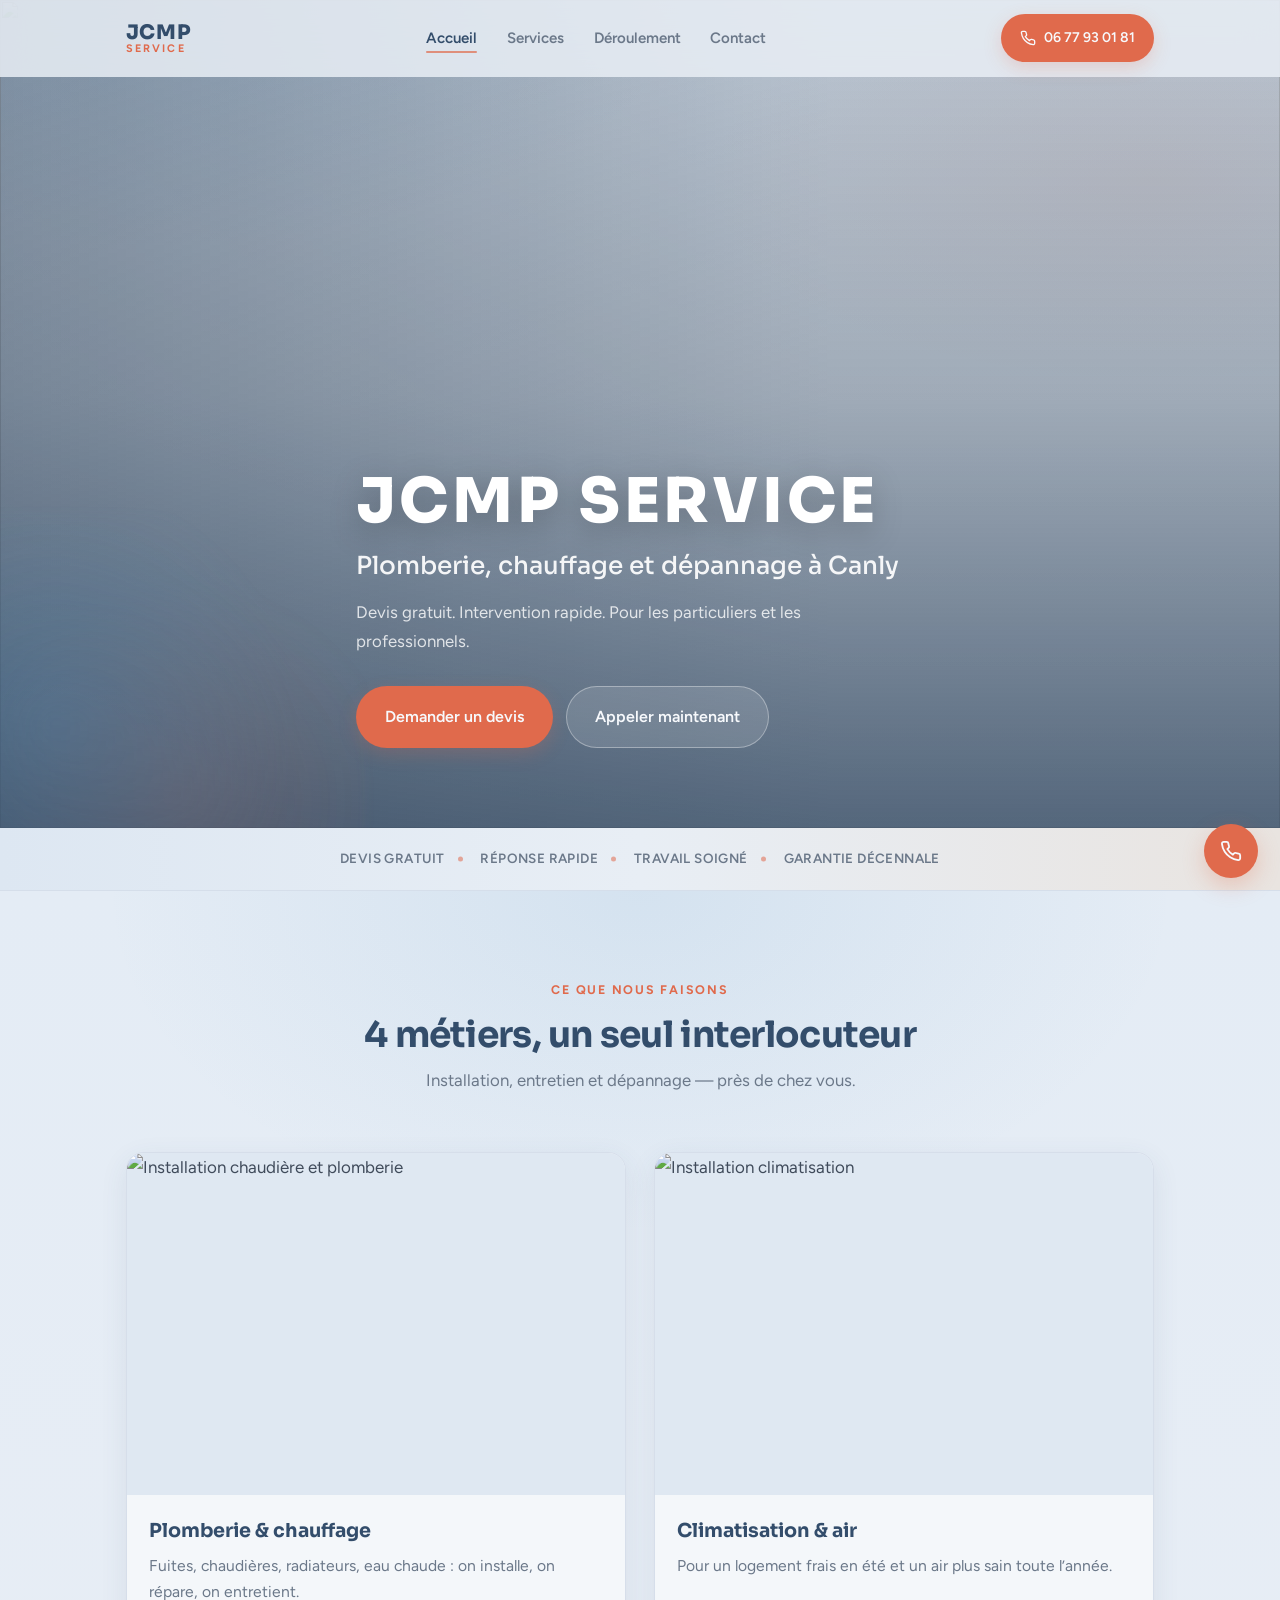
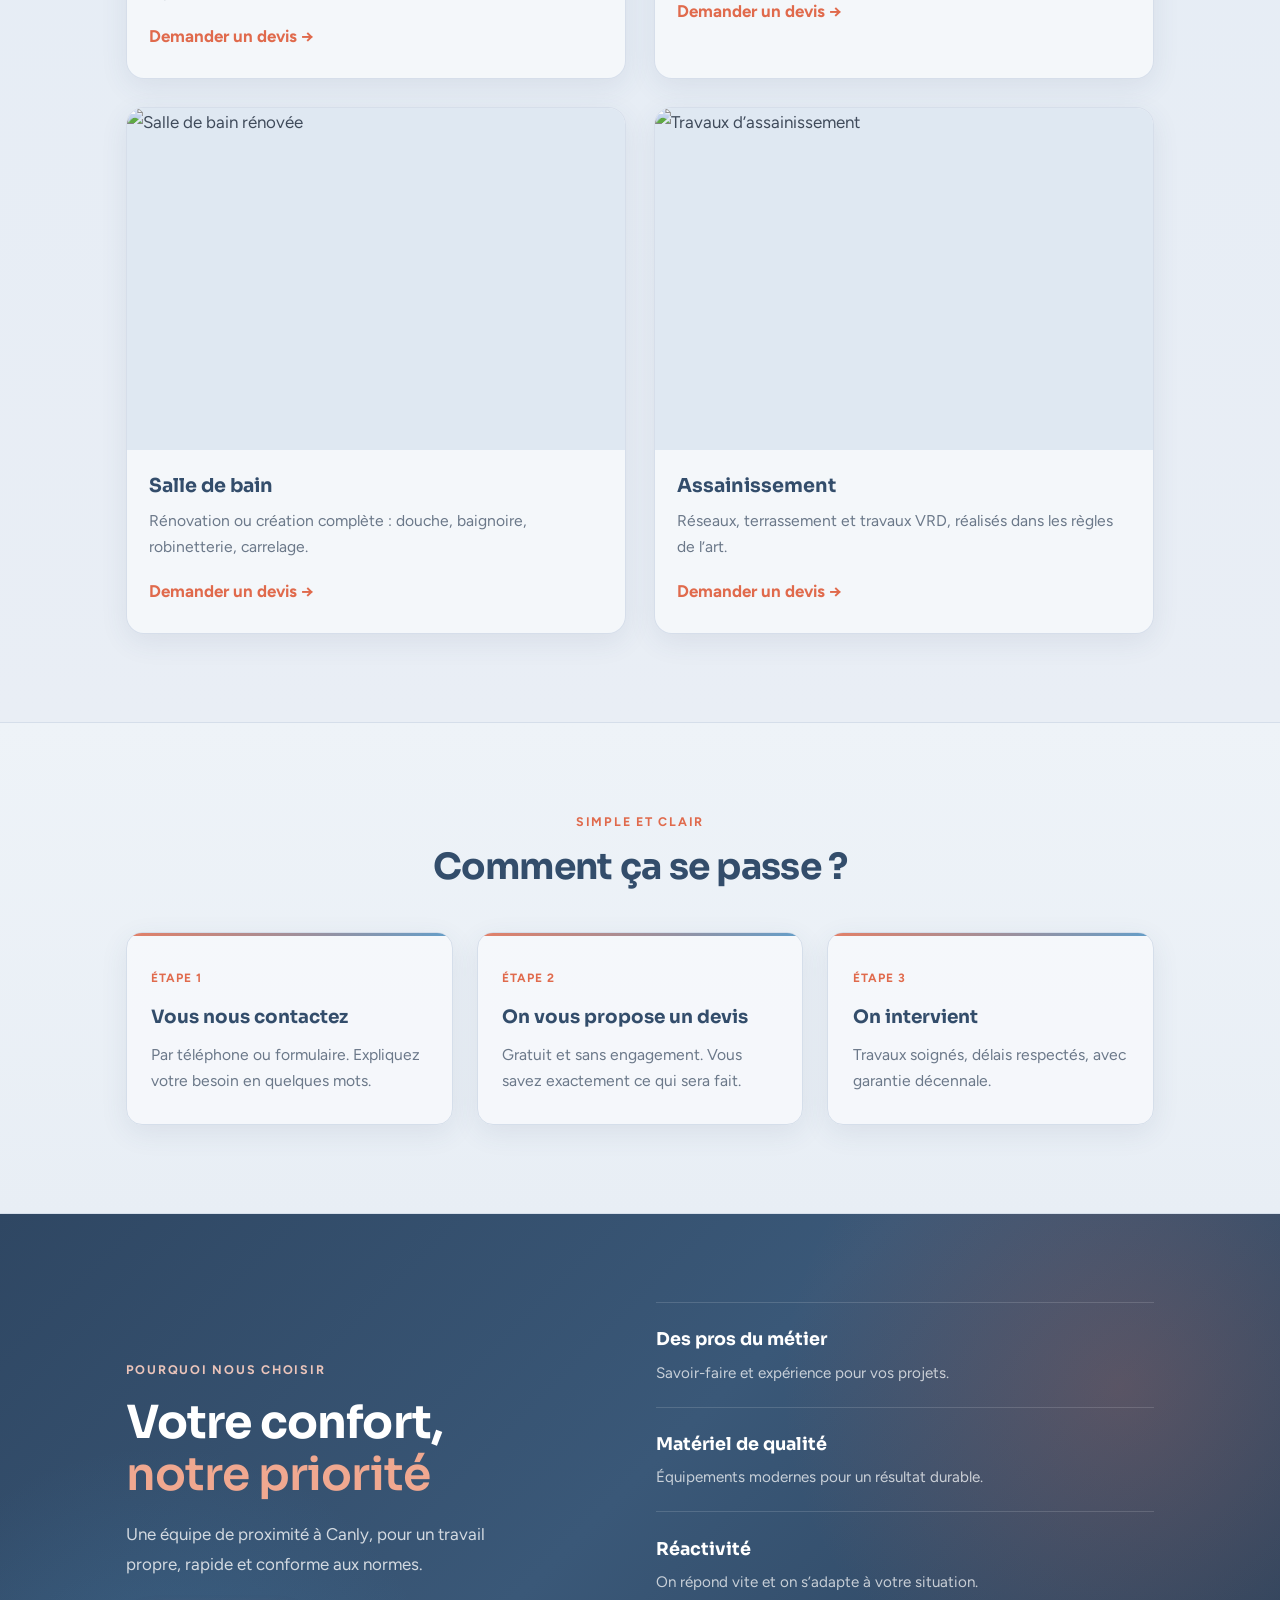
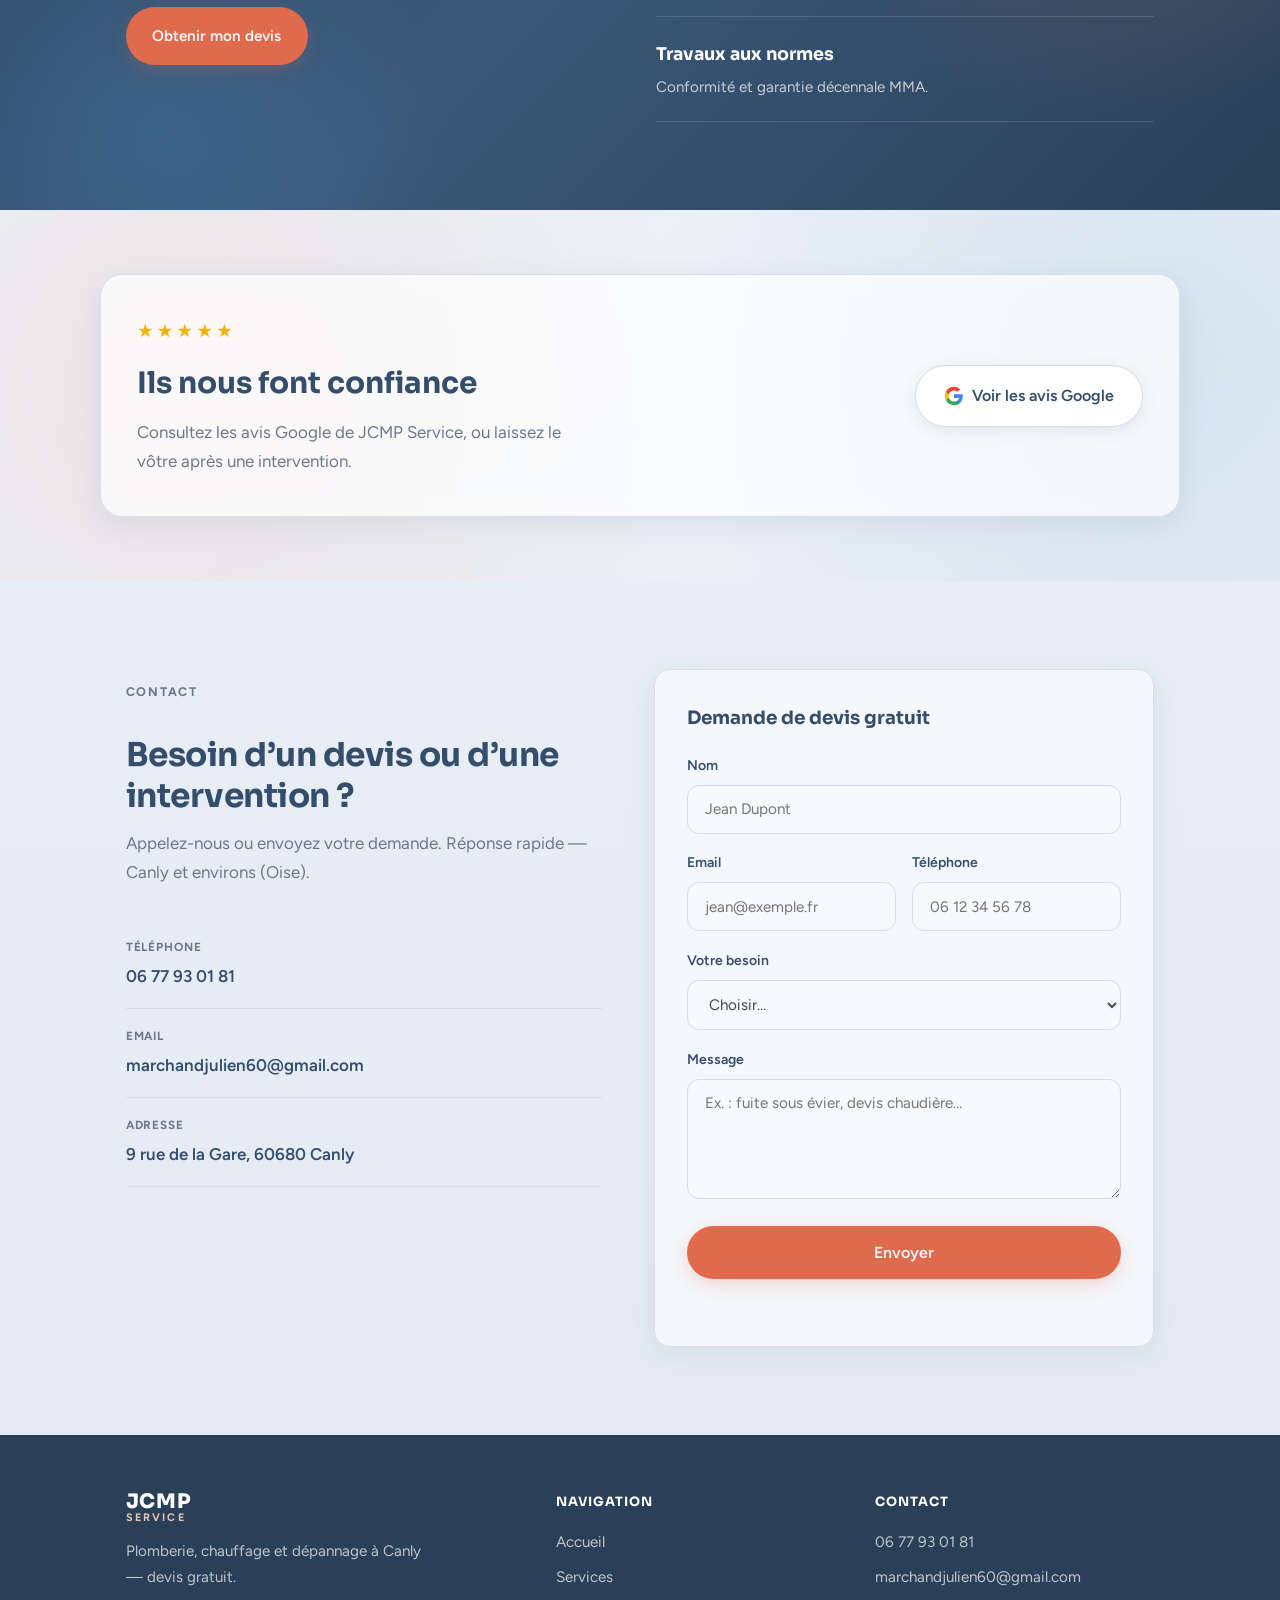
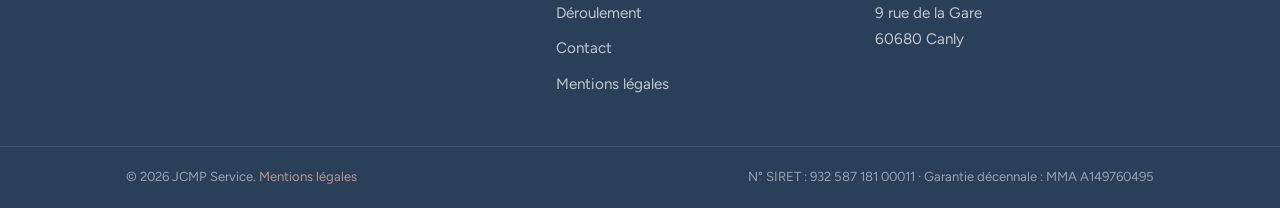
==== index.html @ 99ce45ac "Publish JCMP Service website preview Co-authored-by: Cursor <cursoragent@cursor.com>" ====
<!DOCTYPE html>
<html lang="fr">
<head>
  <meta charset="UTF-8">
  <meta name="viewport" content="width=device-width, initial-scale=1.0">
  <meta name="description" content="JCMP Service — Plomberie, chauffage, climatisation, salle de bain et assainissement à Canly (60). Devis gratuit, intervention rapide. Garantie décennale MMA.">
  <meta name="keywords" content="plomberie Canly, chauffagiste Oise, climatisation, salle de bain, assainissement, JCMP Service">
  <meta name="geo.region" content="FR-60">
  <meta name="geo.placename" content="Canly">
  <title>JCMP Service | Plomberie, Chauffage &amp; Climatisation — Canly</title>
  <link rel="preconnect" href="https://fonts.googleapis.com">
  <link rel="preconnect" href="https://fonts.gstatic.com" crossorigin>
  <link href="https://fonts.googleapis.com/css2?family=Figtree:wght@400;500;600;700&family=Sora:wght@600;700;800&display=swap" rel="stylesheet">
  <link rel="stylesheet" href="styles.css">
</head>
<body>
  <header class="header" id="header">
    <div class="container header__inner">
      <a href="#accueil" class="logo">
        <span class="logo__text">
          <strong>JCMP</strong>
          <small>SERVICE</small>
        </span>
      </a>

      <nav class="nav" id="nav" aria-label="Navigation principale">
        <ul class="nav__list">
          <li><a href="#accueil" class="nav__link">Accueil</a></li>
          <li><a href="#services" class="nav__link">Services</a></li>
          <li><a href="#deroulement" class="nav__link">Déroulement</a></li>
          <li><a href="#contact" class="nav__link">Contact</a></li>
        </ul>
      </nav>

      <a href="tel:+33677930181" class="btn btn--primary header__cta">
        <svg width="16" height="16" viewBox="0 0 24 24" fill="none" stroke="currentColor" stroke-width="2" aria-hidden="true">
          <path d="M22 16.92v3a2 2 0 01-2.18 2 19.79 19.79 0 01-8.63-3.07 19.5 19.5 0 01-6-6 19.79 19.79 0 01-3.07-8.67A2 2 0 014.11 2h3a2 2 0 012 1.72c.127.96.361 1.903.7 2.81a2 2 0 01-.45 2.11L8.09 9.91a16 16 0 006 6l1.27-1.27a2 2 0 012.11-.45c.907.339 1.85.573 2.81.7A2 2 0 0122 16.92z"/>
        </svg>
        06 77 93 01 81
      </a>

      <button class="burger" id="burger" aria-label="Ouvrir le menu" aria-expanded="false">
        <span></span>
        <span></span>
        <span></span>
      </button>
    </div>
  </header>

  <main>
    <section class="hero" id="accueil">
      <div class="hero__media" aria-hidden="true">
        <img
          src="https://images.unsplash.com/photo-1581578731548-c64695cc6952?auto=format&fit=crop&w=2000&q=80"
          alt=""
          width="2000"
          height="1200"
          fetchpriority="high"
        >
      </div>
      <div class="hero__veil" aria-hidden="true"></div>
      <div class="hero__splash" aria-hidden="true"></div>

      <div class="container hero__content">
        <p class="hero__brand">JCMP SERVICE</p>
        <h1 class="hero__title">Plomberie, chauffage et dépannage à Canly</h1>
        <p class="hero__desc">
          Devis gratuit. Intervention rapide. Pour les particuliers et les professionnels.
        </p>
        <div class="hero__actions">
          <a href="#contact" class="btn btn--primary btn--lg">Demander un devis</a>
          <a href="tel:+33677930181" class="btn btn--ghost btn--lg">Appeler maintenant</a>
        </div>
      </div>
    </section>

    <div class="promise-bar" aria-label="Nos garanties">
      <div class="container promise-bar__inner">
        <span>Devis gratuit</span>
        <span>Réponse rapide</span>
        <span>Travail soigné</span>
        <span>Garantie décennale</span>
      </div>
    </div>

    <section class="services section" id="services">
      <div class="container">
        <div class="services__intro">
          <p class="services__eyebrow">Ce que nous faisons</p>
          <h2 class="services__title">4 métiers, un seul interlocuteur</h2>
          <p class="services__desc">Installation, entretien et dépannage — près de chez vous.</p>
        </div>

        <div class="services__grid">
          <article class="service">
            <div class="service__media">
              <img src="https://images.unsplash.com/photo-1504328345606-18bbc8c9d7d1?auto=format&fit=crop&w=1200&q=80" alt="Installation chaudière et plomberie" width="1200" height="800" loading="lazy">
            </div>
            <div class="service__body">
              <h3>Plomberie &amp; chauffage</h3>
              <p>Fuites, chaudières, radiateurs, eau chaude : on installe, on répare, on entretient.</p>
              <a href="#contact" class="service__link">Demander un devis →</a>
            </div>
          </article>

          <article class="service">
            <div class="service__media">
              <img src="https://images.unsplash.com/photo-1621905252507-b35492cc74b4?auto=format&fit=crop&w=1200&q=80" alt="Installation climatisation" width="1200" height="800" loading="lazy">
            </div>
            <div class="service__body">
              <h3>Climatisation &amp; air</h3>
              <p>Pour un logement frais en été et un air plus sain toute l’année.</p>
              <a href="#contact" class="service__link">Demander un devis →</a>
            </div>
          </article>

          <article class="service">
            <div class="service__media">
              <img src="https://images.unsplash.com/photo-1552321554-5fefe8c9ef14?auto=format&fit=crop&w=1200&q=80" alt="Salle de bain rénovée" width="1200" height="800" loading="lazy">
            </div>
            <div class="service__body">
              <h3>Salle de bain</h3>
              <p>Rénovation ou création complète : douche, baignoire, robinetterie, carrelage.</p>
              <a href="#contact" class="service__link">Demander un devis →</a>
            </div>
          </article>

          <article class="service">
            <div class="service__media">
              <img src="https://images.unsplash.com/photo-1503387762-592deb58ef4e?auto=format&fit=crop&w=1200&q=80" alt="Travaux d’assainissement" width="1200" height="800" loading="lazy">
            </div>
            <div class="service__body">
              <h3>Assainissement</h3>
              <p>Réseaux, terrassement et travaux VRD, réalisés dans les règles de l’art.</p>
              <a href="#contact" class="service__link">Demander un devis →</a>
            </div>
          </article>
        </div>
      </div>
    </section>

    <section class="steps section" id="deroulement">
      <div class="container">
        <div class="steps__intro">
          <p class="services__eyebrow">Simple et clair</p>
          <h2 class="services__title">Comment ça se passe ?</h2>
        </div>
        <ol class="steps__list">
          <li class="step">
            <span class="step__label">Étape 1</span>
            <h3>Vous nous contactez</h3>
            <p>Par téléphone ou formulaire. Expliquez votre besoin en quelques mots.</p>
          </li>
          <li class="step">
            <span class="step__label">Étape 2</span>
            <h3>On vous propose un devis</h3>
            <p>Gratuit et sans engagement. Vous savez exactement ce qui sera fait.</p>
          </li>
          <li class="step">
            <span class="step__label">Étape 3</span>
            <h3>On intervient</h3>
            <p>Travaux soignés, délais respectés, avec garantie décennale.</p>
          </li>
        </ol>
      </div>
    </section>

    <section class="engagements section" id="engagements">
      <div class="container engagements__layout">
        <div class="engagements__lead">
          <p class="engagements__eyebrow">Pourquoi nous choisir</p>
          <h2 class="engagements__title">
            Votre confort,<br>
            <span>notre priorité</span>
          </h2>
          <p class="engagements__text">
            Une équipe de proximité à Canly, pour un travail propre, rapide et conforme aux normes.
          </p>
          <a href="#contact" class="btn btn--primary">Obtenir mon devis</a>
        </div>

        <ul class="engagements__list">
          <li class="engagement">
            <div class="engagement__body">
              <h3>Des pros du métier</h3>
              <p>Savoir-faire et expérience pour vos projets.</p>
            </div>
          </li>
          <li class="engagement">
            <div class="engagement__body">
              <h3>Matériel de qualité</h3>
              <p>Équipements modernes pour un résultat durable.</p>
            </div>
          </li>
          <li class="engagement">
            <div class="engagement__body">
              <h3>Réactivité</h3>
              <p>On répond vite et on s’adapte à votre situation.</p>
            </div>
          </li>
          <li class="engagement">
            <div class="engagement__body">
              <h3>Travaux aux normes</h3>
              <p>Conformité et garantie décennale MMA.</p>
            </div>
          </li>
        </ul>
      </div>
    </section>

    <section class="reviews section" id="avis">
      <div class="container reviews__inner">
        <div class="reviews__content">
          <p class="reviews__stars" aria-hidden="true">★★★★★</p>
          <h2 class="reviews__title">Ils nous font confiance</h2>
          <p class="reviews__text">
            Consultez les avis Google de JCMP Service, ou laissez le vôtre après une intervention.
          </p>
        </div>
        <div class="reviews__actions">
          <!-- Remplace le lien ci-dessous par le vrai lien "Avis" de Google Business une fois la fiche créée -->
          <a
            class="btn btn--google btn--lg"
            href="https://www.google.com/maps/search/?api=1&query=JCMP+Service+9+rue+de+la+Gare+60680+Canly"
            target="_blank"
            rel="noopener noreferrer"
          >
            <svg class="btn__google-icon" width="20" height="20" viewBox="0 0 24 24" aria-hidden="true">
              <path fill="#4285F4" d="M22.56 12.25c0-.78-.07-1.53-.2-2.25H12v4.26h5.92a5.06 5.06 0 01-2.2 3.32v2.77h3.57c2.08-1.92 3.28-4.74 3.28-8.1z"/>
              <path fill="#34A853" d="M12 23c2.97 0 5.46-.98 7.28-2.66l-3.57-2.77c-.98.66-2.23 1.06-3.71 1.06-2.86 0-5.29-1.93-6.16-4.53H2.18v2.84C3.99 20.53 7.7 23 12 23z"/>
              <path fill="#FBBC05" d="M5.84 14.09c-.22-.66-.35-1.36-.35-2.09s.13-1.43.35-2.09V7.07H2.18C1.43 8.55 1 10.22 1 12s.43 3.45 1.18 4.93l2.85-2.22.81-.62z"/>
              <path fill="#EA4335" d="M12 5.38c1.62 0 3.06.56 4.21 1.64l3.15-3.15C17.45 2.09 14.97 1 12 1 7.7 1 3.99 3.47 2.18 7.07l3.66 2.84c.87-2.6 3.3-4.53 6.16-4.53z"/>
            </svg>
            Voir les avis Google
          </a>
        </div>
      </div>
    </section>

    <section class="contact section" id="contact">
      <div class="container contact__grid">
        <div class="contact__info">
          <p class="services__eyebrow">Contact</p>
          <h2 class="section__title">Besoin d’un devis ou d’une intervention ?</h2>
          <p>Appelez-nous ou envoyez votre demande. Réponse rapide — Canly et environs (Oise).</p>

          <div class="contact__details">
            <a href="tel:+33677930181" class="contact__item">
              <strong>Téléphone</strong>
              <span>06 77 93 01 81</span>
            </a>
            <a href="mailto:marchandjulien60@gmail.com" class="contact__item">
              <strong>Email</strong>
              <span>marchandjulien60@gmail.com</span>
            </a>
            <div class="contact__item">
              <strong>Adresse</strong>
              <span>9 rue de la Gare, 60680 Canly</span>
            </div>
          </div>
        </div>

        <form class="contact__form" id="contactForm" novalidate>
          <p class="contact__form-title">Demande de devis gratuit</p>
          <div class="form__group">
            <label for="name">Nom</label>
            <input type="text" id="name" name="name" required placeholder="Jean Dupont" autocomplete="name">
          </div>
          <div class="form__row">
            <div class="form__group">
              <label for="email">Email</label>
              <input type="email" id="email" name="email" required placeholder="jean@exemple.fr" autocomplete="email">
            </div>
            <div class="form__group">
              <label for="phone">Téléphone</label>
              <input type="tel" id="phone" name="phone" required placeholder="06 12 34 56 78" autocomplete="tel">
            </div>
          </div>
          <div class="form__group">
            <label for="service">Votre besoin</label>
            <select id="service" name="service" required>
              <option value="">Choisir…</option>
              <option value="plomberie-chauffage">Plomberie / Chauffage</option>
              <option value="climatisation">Climatisation</option>
              <option value="salle-de-bain">Salle de bain</option>
              <option value="assainissement">Assainissement</option>
              <option value="urgence">Urgence / dépannage</option>
              <option value="autre">Autre</option>
            </select>
          </div>
          <div class="form__group">
            <label for="message">Message</label>
            <textarea id="message" name="message" rows="4" required placeholder="Ex. : fuite sous évier, devis chaudière…"></textarea>
          </div>
          <button type="submit" class="btn btn--primary btn--lg btn--full">Envoyer</button>
          <p class="form__note" id="formNote" role="status" aria-live="polite"></p>
        </form>
      </div>
    </section>
  </main>

  <footer class="footer">
    <div class="container footer__inner">
      <div class="footer__brand">
        <a href="#accueil" class="logo logo--footer">
          <span class="logo__text">
            <strong>JCMP</strong>
            <small>SERVICE</small>
          </span>
        </a>
        <p>Plomberie, chauffage et dépannage à Canly — devis gratuit.</p>
      </div>
      <div class="footer__col">
        <h4>Navigation</h4>
        <ul>
          <li><a href="#accueil">Accueil</a></li>
          <li><a href="#services">Services</a></li>
          <li><a href="#deroulement">Déroulement</a></li>
          <li><a href="#contact">Contact</a></li>
          <li><a href="mentions-legales.html">Mentions légales</a></li>
        </ul>
      </div>
      <div class="footer__col">
        <h4>Contact</h4>
        <ul>
          <li><a href="tel:+33677930181">06 77 93 01 81</a></li>
          <li><a href="mailto:marchandjulien60@gmail.com">marchandjulien60@gmail.com</a></li>
          <li>9 rue de la Gare<br>60680 Canly</li>
        </ul>
      </div>
    </div>
    <div class="footer__bottom">
      <div class="container footer__legal">
        <p>&copy; 2026 JCMP Service. <a href="mentions-legales.html">Mentions légales</a></p>
        <p>N° SIRET : 932 587 181 00011 · Garantie décennale : MMA A149760495</p>
      </div>
    </div>
  </footer>

  <a href="tel:+33677930181" class="floating-cta" aria-label="Appeler JCMP Service">
    <svg width="22" height="22" viewBox="0 0 24 24" fill="none" stroke="currentColor" stroke-width="2" aria-hidden="true">
      <path d="M22 16.92v3a2 2 0 01-2.18 2 19.79 19.79 0 01-8.63-3.07 19.5 19.5 0 01-6-6 19.79 19.79 0 01-3.07-8.67A2 2 0 014.11 2h3a2 2 0 012 1.72c.127.96.361 1.903.7 2.81a2 2 0 01-.45 2.11L8.09 9.91a16 16 0 006 6l1.27-1.27a2 2 0 012.11-.45c.907.339 1.85.573 2.81.7A2 2 0 0122 16.92z"/>
    </svg>
  </a>

  <script src="script.js"></script>
</body>
</html>
---- styles.css ----
/* ============================================
   JCMP Service — design doux, couleurs marque
   ============================================ */

:root {
  /* Couleurs entreprise adoucies */
  --navy: #334d6b;
  --navy-deep: #2a4059;
  --blue: #4a8ec0;
  --blue-soft: rgba(74, 142, 192, 0.16);
  --orange: #e06a4c;
  --orange-hover: #cf5a3d;
  --orange-soft: rgba(224, 106, 76, 0.12);

  --ink: #3d4a5c;
  --ink-soft: #6b7889;
  --bg: #e8eef5;
  --bg-soft: #dfe8f2;
  --bg-warm: #f3ebe6;
  --surface: #f0f4f9;
  --white: #f7f9fc;
  --line: #d5deea;

  --font-display: 'Sora', system-ui, sans-serif;
  --font-body: 'Figtree', system-ui, sans-serif;
  --shadow-soft: 0 8px 28px rgba(51, 77, 107, 0.09);
  --radius: 16px;
  --radius-sm: 12px;
  --ease: 0.35s cubic-bezier(0.4, 0, 0.2, 1);
}

*, *::before, *::after {
  box-sizing: border-box;
  margin: 0;
  padding: 0;
}

html { scroll-behavior: smooth; }

body {
  font-family: var(--font-body);
  font-size: 1.06rem;
  line-height: 1.75;
  color: var(--ink);
  background:
    radial-gradient(ellipse 80% 50% at 10% 0%, rgba(74, 142, 192, 0.14), transparent 55%),
    radial-gradient(ellipse 70% 45% at 90% 20%, rgba(224, 106, 76, 0.08), transparent 50%),
    linear-gradient(180deg, #e4ecf5 0%, #eef2f7 40%, #e8eef5 100%);
  background-attachment: fixed;
  overflow-x: hidden;
  -webkit-font-smoothing: antialiased;
}

img { max-width: 100%; display: block; }
a { color: inherit; text-decoration: none; }
ul { list-style: none; }

.container {
  width: 100%;
  max-width: 1080px;
  margin: 0 auto;
  padding: 0 1.6rem;
}

/* Buttons */
.btn {
  display: inline-flex;
  align-items: center;
  justify-content: center;
  gap: 0.5rem;
  padding: 0.9rem 1.6rem;
  font-family: var(--font-body);
  font-size: 0.95rem;
  font-weight: 600;
  border: 1.5px solid transparent;
  border-radius: 999px;
  cursor: pointer;
  transition: transform var(--ease), background var(--ease), border-color var(--ease), box-shadow var(--ease);
  white-space: nowrap;
}

.btn--primary {
  background: var(--orange);
  color: var(--white);
  box-shadow: 0 6px 18px rgba(224, 106, 76, 0.22);
}

.btn--primary:hover {
  background: var(--orange-hover);
  transform: translateY(-1px);
}

.btn--ghost {
  background: rgba(255, 255, 255, 0.12);
  color: var(--white);
  border-color: rgba(255, 255, 255, 0.35);
}

.btn--ghost:hover {
  background: rgba(255, 255, 255, 0.2);
  border-color: rgba(255, 255, 255, 0.55);
}

.btn--ghost-dark {
  background: var(--white);
  color: var(--navy);
  border-color: var(--line);
}

.btn--ghost-dark:hover {
  background: var(--bg-soft);
  border-color: #d0d9e4;
}

.btn--lg { padding: 1rem 1.75rem; font-size: 1rem; }
.btn--full { width: 100%; }

.btn--google {
  background: #fff;
  color: var(--navy);
  border-color: #dadce0;
  box-shadow: 0 4px 16px rgba(42, 64, 89, 0.1);
}

.btn--google:hover {
  background: #f8f9fa;
  border-color: #c6cad0;
  transform: translateY(-2px);
  box-shadow: 0 8px 22px rgba(42, 64, 89, 0.14);
}

.btn__google-icon {
  flex-shrink: 0;
}

/* Header */
.header {
  position: fixed;
  top: 0;
  left: 0;
  right: 0;
  z-index: 1000;
  background: rgba(232, 238, 245, 0.86);
  backdrop-filter: blur(18px);
  border-bottom: 1px solid transparent;
  transition: border-color var(--ease), box-shadow var(--ease);
}

.header.scrolled {
  border-bottom-color: var(--line);
  box-shadow: var(--shadow-soft);
}

.header__inner {
  display: flex;
  align-items: center;
  justify-content: space-between;
  height: 76px;
  gap: 1.5rem;
}

.logo {
  display: flex;
  align-items: center;
}

.logo__text {
  display: flex;
  flex-direction: column;
  line-height: 1.05;
  color: var(--navy);
}

.logo__text strong {
  font-family: var(--font-display);
  font-size: 1.25rem;
  font-weight: 800;
  letter-spacing: 0.04em;
}

.logo__text small {
  font-size: 0.68rem;
  font-weight: 700;
  letter-spacing: 0.2em;
  color: var(--orange);
}

.logo--footer .logo__text { color: #fff; }
.logo--footer .logo__text small { color: rgba(255, 210, 195, 0.9); }

.nav__list { display: flex; gap: 1.85rem; }

.nav__link {
  font-weight: 600;
  font-size: 0.94rem;
  color: var(--ink-soft);
  position: relative;
  transition: color var(--ease);
}

.nav__link::after {
  content: '';
  position: absolute;
  left: 0;
  bottom: -6px;
  width: 0;
  height: 2px;
  background: var(--orange);
  border-radius: 2px;
  opacity: 0.7;
  transition: width var(--ease);
}

.nav__link:hover,
.nav__link.active { color: var(--navy); }

.nav__link:hover::after,
.nav__link.active::after { width: 100%; }

.header__cta { font-size: 0.875rem; padding: 0.65rem 1.15rem; }

.burger {
  display: none;
  flex-direction: column;
  gap: 5px;
  background: none;
  border: none;
  cursor: pointer;
  padding: 6px;
}

.burger span {
  display: block;
  width: 22px;
  height: 2px;
  background: var(--navy);
  border-radius: 2px;
  transition: transform var(--ease), opacity var(--ease);
}

.burger.active span:nth-child(1) { transform: rotate(45deg) translate(5px, 5px); }
.burger.active span:nth-child(2) { opacity: 0; }
.burger.active span:nth-child(3) { transform: rotate(-45deg) translate(5px, -5px); }

/* Hero — overlay plus doux */
.hero {
  position: relative;
  min-height: 92svh;
  display: flex;
  align-items: flex-end;
  padding: 0 0 5rem;
  overflow: hidden;
  color: var(--white);
}

.hero__media {
  position: absolute;
  inset: 0;
  z-index: 0;
}

.hero__media img {
  width: 100%;
  height: 100%;
  object-fit: cover;
  transform: scale(1.02);
  animation: heroZoom 22s ease-out forwards;
  filter: saturate(0.82) brightness(1.08) contrast(0.95);
}

@keyframes heroZoom {
  from { transform: scale(1.05); }
  to { transform: scale(1); }
}

.hero__veil {
  position: absolute;
  inset: 0;
  z-index: 1;
  background:
    linear-gradient(180deg, rgba(42, 64, 89, 0.22) 0%, rgba(42, 64, 89, 0.4) 48%, rgba(42, 64, 89, 0.78) 100%),
    linear-gradient(90deg, rgba(42, 64, 89, 0.35) 0%, transparent 65%);
}

.hero__splash {
  position: absolute;
  left: -12%;
  bottom: -25%;
  width: 50%;
  max-width: 520px;
  aspect-ratio: 1;
  z-index: 1;
  background:
    radial-gradient(circle at 40% 40%, rgba(74, 142, 192, 0.22) 0%, transparent 55%),
    radial-gradient(circle at 65% 55%, rgba(224, 106, 76, 0.12) 0%, transparent 50%);
  filter: blur(6px);
  animation: splashPulse 12s ease-in-out infinite;
  pointer-events: none;
}

@keyframes splashPulse {
  0%, 100% { opacity: 0.55; transform: scale(1); }
  50% { opacity: 0.8; transform: scale(1.03); }
}

.hero__content {
  position: relative;
  z-index: 2;
  max-width: 620px;
}

.hero__brand {
  font-family: var(--font-display);
  font-size: clamp(2.4rem, 7vw, 3.85rem);
  font-weight: 800;
  letter-spacing: 0.06em;
  line-height: 0.95;
  margin-bottom: 1.1rem;
  color: #fff;
  text-shadow: 0 8px 32px rgba(0, 0, 0, 0.25);
  animation: fadeUp 0.8s ease both;
}

.hero__title {
  font-family: var(--font-display);
  font-size: clamp(1.2rem, 2.6vw, 1.55rem);
  font-weight: 500;
  line-height: 1.4;
  margin-bottom: 0.9rem;
  color: rgba(255, 255, 255, 0.92);
  animation: fadeUp 0.8s ease 0.1s both;
}

.hero__desc {
  font-size: 1.05rem;
  max-width: 34rem;
  margin-bottom: 1.85rem;
  color: rgba(255, 255, 255, 0.8);
  line-height: 1.75;
  animation: fadeUp 0.8s ease 0.2s both;
}

.hero__actions {
  display: flex;
  flex-wrap: wrap;
  gap: 0.85rem;
  animation: fadeUp 0.8s ease 0.3s both;
}

@keyframes fadeUp {
  from { opacity: 0; transform: translateY(18px); }
  to { opacity: 1; transform: translateY(0); }
}

/* Promise bar */
.promise-bar {
  background: linear-gradient(90deg, #dde7f2 0%, #e8eef5 50%, #e9e4e0 100%);
  color: var(--navy);
  padding: 1.2rem 0;
  border-bottom: 1px solid var(--line);
}

.promise-bar__inner {
  display: flex;
  flex-wrap: wrap;
  justify-content: center;
  gap: 1rem 2.25rem;
  font-size: 0.84rem;
  font-weight: 600;
  letter-spacing: 0.03em;
  text-transform: uppercase;
  color: var(--ink-soft);
}

.promise-bar__inner span { position: relative; }

.promise-bar__inner span:not(:last-child)::after {
  content: '';
  position: absolute;
  right: -1.15rem;
  top: 50%;
  width: 5px;
  height: 5px;
  border-radius: 50%;
  background: var(--orange);
  opacity: 0.55;
  transform: translateY(-50%);
}

/* Sections */
.section { padding: 5.5rem 0; }

.section__intro {
  max-width: 580px;
  margin-bottom: 3.25rem;
}

.section__title {
  font-family: var(--font-display);
  font-size: clamp(1.55rem, 3vw, 2.05rem);
  font-weight: 700;
  color: var(--navy);
  line-height: 1.25;
  letter-spacing: -0.015em;
  margin-bottom: 0.7rem;
}

.section__desc {
  color: var(--ink-soft);
  font-size: 1.05rem;
}

/* Services */
.services {
  background:
    radial-gradient(ellipse 70% 40% at 50% 0%, rgba(74, 142, 192, 0.1), transparent 60%),
    linear-gradient(180deg, #e4ecf5 0%, #e9eef5 100%);
}

.services__intro {
  max-width: 560px;
  margin: 0 auto 3.5rem;
  text-align: center;
}

.services__eyebrow {
  font-size: 0.78rem;
  font-weight: 700;
  letter-spacing: 0.14em;
  text-transform: uppercase;
  color: var(--orange);
  margin-bottom: 0.75rem;
}

.services__title {
  font-family: var(--font-display);
  font-size: clamp(1.65rem, 3.2vw, 2.25rem);
  font-weight: 700;
  color: var(--navy);
  line-height: 1.2;
  letter-spacing: -0.02em;
  margin-bottom: 0.65rem;
}

.services__desc {
  color: var(--ink-soft);
  font-size: 1.05rem;
}

.services__grid {
  display: grid;
  grid-template-columns: 1fr 1fr;
  gap: 1.75rem;
}

.service {
  display: flex;
  flex-direction: column;
  border-radius: calc(var(--radius) + 2px);
  overflow: hidden;
  background: rgba(247, 249, 252, 0.82);
  border: 1px solid rgba(213, 222, 234, 0.95);
  box-shadow: var(--shadow-soft);
  transition: transform var(--ease), box-shadow var(--ease), border-color var(--ease);
}

.service:hover {
  transform: translateY(-5px);
  border-color: rgba(224, 106, 76, 0.28);
  box-shadow:
    0 20px 48px rgba(51, 77, 107, 0.14),
    0 4px 12px rgba(51, 77, 107, 0.06);
}

.service__media {
  position: relative;
  aspect-ratio: 16 / 11;
  overflow: hidden;
  background: var(--bg-soft);
}

.service__media img {
  width: 100%;
  height: 100%;
  object-fit: cover;
  filter: saturate(0.9) contrast(0.97);
  transition: transform 1s ease;
}

.service:hover .service__media img { transform: scale(1.04); }

.service__body {
  padding: 1.5rem 1.4rem 1.6rem;
}

.service__body h3 {
  font-family: var(--font-display);
  font-size: 1.2rem;
  font-weight: 700;
  color: var(--navy);
  margin-bottom: 0.55rem;
  line-height: 1.3;
}

.service__body p {
  color: var(--ink-soft);
  margin-bottom: 1.1rem;
  line-height: 1.65;
  font-size: 0.98rem;
}

.service__link {
  font-weight: 700;
  color: var(--orange);
  width: fit-content;
  transition: letter-spacing var(--ease);
}

.service__link:hover { letter-spacing: 0.02em; }

/* Steps — comment ça marche */
.steps {
  background:
    linear-gradient(180deg, #eef3f8 0%, #e8eef5 100%);
  border-top: 1px solid var(--line);
  border-bottom: 1px solid var(--line);
}

.steps__intro {
  text-align: center;
  max-width: 520px;
  margin: 0 auto 2.75rem;
}

.steps__list {
  list-style: none;
  display: grid;
  grid-template-columns: repeat(3, 1fr);
  gap: 1.5rem;
  counter-reset: none;
}

.step {
  padding: 1.85rem 1.55rem;
  background: rgba(247, 249, 252, 0.9);
  border: 1px solid var(--line);
  border-radius: var(--radius);
  box-shadow: var(--shadow-soft);
  position: relative;
  overflow: hidden;
  transition: transform var(--ease), box-shadow var(--ease);
}

.step::before {
  content: '';
  position: absolute;
  top: 0;
  left: 0;
  right: 0;
  height: 3px;
  background: linear-gradient(90deg, var(--orange), var(--blue));
  opacity: 0.85;
}

.step:hover {
  transform: translateY(-3px);
  box-shadow: 0 14px 36px rgba(51, 77, 107, 0.12);
}

.step__label {
  display: inline-block;
  font-size: 0.75rem;
  font-weight: 700;
  letter-spacing: 0.08em;
  text-transform: uppercase;
  color: var(--orange);
  margin-bottom: 0.75rem;
}

.step h3 {
  font-family: var(--font-display);
  font-size: 1.15rem;
  font-weight: 700;
  color: var(--navy);
  margin-bottom: 0.55rem;
}

.step p {
  color: var(--ink-soft);
  font-size: 0.98rem;
  line-height: 1.65;
}

/* Engagements */
.engagements {
  position: relative;
  overflow: hidden;
  background:
    linear-gradient(135deg, #2f4763 0%, #3a5878 48%, #2a4059 100%);
  border-top: none;
  border-bottom: none;
  color: #fff;
}

.engagements::before {
  content: '';
  position: absolute;
  right: -15%;
  top: -30%;
  width: 55%;
  aspect-ratio: 1;
  border-radius: 50%;
  background: radial-gradient(circle, rgba(224, 106, 76, 0.22) 0%, transparent 68%);
  pointer-events: none;
}

.engagements::after {
  content: '';
  position: absolute;
  left: -10%;
  bottom: -35%;
  width: 45%;
  aspect-ratio: 1;
  border-radius: 50%;
  background: radial-gradient(circle, rgba(74, 142, 192, 0.25) 0%, transparent 70%);
  pointer-events: none;
}

.engagements__layout {
  position: relative;
  z-index: 1;
  display: grid;
  grid-template-columns: 1fr 1.05fr;
  gap: 3.5rem;
  align-items: center;
}

.engagements__eyebrow {
  font-size: 0.78rem;
  font-weight: 700;
  letter-spacing: 0.14em;
  text-transform: uppercase;
  color: rgba(255, 210, 195, 0.9);
  margin-bottom: 1rem;
}

.engagements__title {
  font-family: var(--font-display);
  font-size: clamp(2rem, 4vw, 2.85rem);
  font-weight: 700;
  line-height: 1.15;
  letter-spacing: -0.02em;
  margin-bottom: 1.15rem;
  color: #fff;
}

.engagements__title span {
  color: #f0a890;
  font-weight: 600;
}

.engagements__text {
  color: rgba(255, 255, 255, 0.78);
  max-width: 34ch;
  margin-bottom: 1.75rem;
  line-height: 1.75;
}

.engagements__list {
  list-style: none;
  display: flex;
  flex-direction: column;
  gap: 0;
  border-top: 1px solid rgba(255, 255, 255, 0.14);
}

.engagement {
  display: block;
  padding: 1.35rem 0;
  border-bottom: 1px solid rgba(255, 255, 255, 0.14);
  transition: padding var(--ease);
}

.engagement:hover {
  padding-left: 0.4rem;
}

.engagement__body h3 {
  font-family: var(--font-display);
  font-size: 1.1rem;
  font-weight: 700;
  color: #fff;
  margin-bottom: 0.35rem;
}

.engagement__body p {
  font-size: 0.95rem;
  color: rgba(255, 255, 255, 0.72);
  line-height: 1.6;
  max-width: 38ch;
}

/* Avis Google */
.reviews {
  padding: 4rem 0;
  background:
    radial-gradient(circle at 15% 50%, rgba(224, 106, 76, 0.1), transparent 45%),
    radial-gradient(circle at 90% 40%, rgba(74, 142, 192, 0.12), transparent 40%),
    linear-gradient(135deg, #edf2f7 0%, #e8eef5 100%);
}

.reviews__inner {
  display: flex;
  align-items: center;
  justify-content: space-between;
  gap: 2rem;
  padding: 2.5rem 2.25rem;
  border-radius: calc(var(--radius) + 6px);
  background: rgba(255, 255, 255, 0.72);
  border: 1px solid rgba(213, 222, 234, 0.95);
  box-shadow: var(--shadow-soft);
  backdrop-filter: blur(8px);
}

.reviews__stars {
  color: #f5b301;
  letter-spacing: 0.18em;
  font-size: 1.15rem;
  margin-bottom: 0.65rem;
}

.reviews__title {
  font-family: var(--font-display);
  font-size: clamp(1.4rem, 2.8vw, 1.85rem);
  font-weight: 700;
  color: var(--navy);
  margin-bottom: 0.55rem;
}

.reviews__text {
  color: var(--ink-soft);
  max-width: 42ch;
  line-height: 1.7;
}

.reviews__actions {
  flex-shrink: 0;
}

/* Contact */
.contact {
  background:
    linear-gradient(180deg, #e7eef6 0%, #e4ebf3 100%);
}

.contact__grid {
  display: grid;
  grid-template-columns: 1fr 1.05fr;
  gap: 3.25rem;
  align-items: start;
}

.contact__info > p {
  color: var(--ink-soft);
  margin: 0.75rem 0 2rem;
}

.contact__details {
  display: flex;
  flex-direction: column;
}

.contact__item {
  display: block;
  padding: 1.05rem 0;
  border-bottom: 1px solid var(--line);
}

.contact__item strong {
  display: block;
  font-size: 0.74rem;
  text-transform: uppercase;
  letter-spacing: 0.08em;
  color: var(--ink-soft);
  margin-bottom: 0.25rem;
}

.contact__item span {
  font-weight: 600;
  color: var(--navy);
}

a.contact__item:hover span { color: var(--orange); }

.contact__form {
  background: rgba(247, 249, 252, 0.9);
  border: 1px solid var(--line);
  border-radius: var(--radius);
  padding: 2rem;
  box-shadow: var(--shadow-soft);
}

.contact__form-title {
  font-family: var(--font-display);
  font-size: 1.15rem;
  font-weight: 700;
  color: var(--navy);
  margin-bottom: 1.25rem;
}

.form__group { margin-bottom: 1.1rem; }

.form__row {
  display: grid;
  grid-template-columns: 1fr 1fr;
  gap: 1rem;
}

.form__group label {
  display: block;
  font-size: 0.875rem;
  font-weight: 600;
  color: var(--navy);
  margin-bottom: 0.4rem;
}

.form__group input,
.form__group select,
.form__group textarea {
  width: 100%;
  padding: 0.9rem 1.05rem;
  font-family: var(--font-body);
  font-size: 0.95rem;
  border: 1.5px solid var(--line);
  border-radius: var(--radius-sm);
  background: var(--white);
  color: var(--ink);
  transition: border-color var(--ease), box-shadow var(--ease);
}

.form__group input:focus,
.form__group select:focus,
.form__group textarea:focus {
  outline: none;
  border-color: var(--blue);
  box-shadow: 0 0 0 3px var(--blue-soft);
}

.form__group textarea {
  resize: vertical;
  min-height: 120px;
}

.form__note {
  margin-top: 0.9rem;
  font-size: 0.9rem;
  text-align: center;
  min-height: 1.4em;
}

.form__note.success { color: #3d7a55; }
.form__note.error { color: #b4534a; }

/* Footer — navy marque, plus doux */
.footer {
  background: var(--navy-deep);
  color: rgba(255, 255, 255, 0.7);
  padding-top: 3.5rem;
}

.footer__inner {
  display: grid;
  grid-template-columns: 1.4fr 1fr 1fr;
  gap: 2.5rem;
  padding-bottom: 2.5rem;
}

.footer__brand p {
  margin-top: 1rem;
  max-width: 30ch;
  font-size: 0.95rem;
  line-height: 1.7;
}

.footer__col h4 {
  font-family: var(--font-display);
  font-size: 0.8rem;
  font-weight: 700;
  color: #fff;
  text-transform: uppercase;
  letter-spacing: 0.08em;
  margin-bottom: 1rem;
}

.footer__col li { margin-bottom: 0.55rem; font-size: 0.95rem; }
.footer__col a:hover { color: #f0b5a4; }

.footer__bottom {
  border-top: 1px solid rgba(255, 255, 255, 0.1);
  padding: 1.2rem 0;
}

.footer__legal {
  display: flex;
  flex-wrap: wrap;
  justify-content: space-between;
  gap: 0.5rem 1.5rem;
  font-size: 0.82rem;
  opacity: 0.72;
}

/* Floating CTA — discret */
.floating-cta {
  position: fixed;
  bottom: 1.4rem;
  right: 1.4rem;
  width: 54px;
  height: 54px;
  display: grid;
  place-items: center;
  background: var(--orange);
  color: var(--white);
  border-radius: 50%;
  box-shadow: 0 8px 22px rgba(224, 106, 76, 0.28);
  z-index: 999;
  transition: transform var(--ease);
}

.floating-cta:hover { transform: scale(1.05); }

/* Reveal */
.reveal {
  opacity: 0;
  transform: translateY(20px);
  transition: opacity 0.75s ease, transform 0.75s ease;
}

.reveal.visible {
  opacity: 1;
  transform: translateY(0);
}

.reveal-delay-1 { transition-delay: 0.1s; }
.reveal-delay-2 { transition-delay: 0.2s; }
.reveal-delay-3 { transition-delay: 0.3s; }

/* Mentions légales */
.legal {
  padding: 7.5rem 0 4.5rem;
}

.legal__inner {
  max-width: 760px;
}

.legal__eyebrow {
  font-size: 0.78rem;
  font-weight: 700;
  letter-spacing: 0.14em;
  text-transform: uppercase;
  color: var(--orange);
  margin-bottom: 0.75rem;
}

.legal__title {
  font-family: var(--font-display);
  font-size: clamp(1.8rem, 3.5vw, 2.4rem);
  font-weight: 700;
  color: var(--navy);
  margin-bottom: 0.85rem;
}

.legal__lead {
  color: var(--ink-soft);
  margin-bottom: 2.5rem;
  max-width: 52ch;
}

.legal__block {
  margin-bottom: 2.25rem;
  padding-bottom: 2rem;
  border-bottom: 1px solid var(--line);
}

.legal__block h2 {
  font-family: var(--font-display);
  font-size: 1.25rem;
  font-weight: 700;
  color: var(--navy);
  margin-bottom: 0.9rem;
}

.legal__block h3 {
  font-family: var(--font-display);
  font-size: 1.02rem;
  font-weight: 700;
  color: var(--navy);
  margin: 1.15rem 0 0.45rem;
}

.legal__block p,
.legal__block li {
  color: var(--ink-soft);
  margin-bottom: 0.65rem;
  line-height: 1.75;
}

.legal__block ul {
  margin: 0.5rem 0 1rem;
  padding-left: 1.1rem;
  list-style: disc;
}

.legal__block a {
  color: var(--orange);
  font-weight: 600;
}

.legal__block a:hover { text-decoration: underline; }

.legal__note {
  font-size: 0.92rem;
  opacity: 0.9;
}

.legal__updated {
  color: var(--ink-soft);
  font-size: 0.9rem;
  margin: 0.5rem 0 1.5rem;
}

.footer__legal a {
  color: #f0b5a4;
}

.footer__legal a:hover { color: #fff; }

/* Responsive */
@media (max-width: 1024px) {
  .services__grid { grid-template-columns: 1fr 1fr; gap: 1.35rem; }
  .reviews__inner {
    flex-direction: column;
    text-align: center;
    padding: 2rem 1.5rem;
  }

  .reviews__text { max-width: none; }
  .reviews__actions .btn { width: 100%; }

  .engagements__layout { grid-template-columns: 1fr; gap: 2.5rem; }
  .contact__grid { grid-template-columns: 1fr; gap: 2.5rem; }
  .footer__inner { grid-template-columns: 1fr 1fr; }
}

@media (max-width: 768px) {
  .nav {
    position: fixed;
    top: 76px;
    left: 0;
    right: 0;
    background: rgba(232, 238, 245, 0.98);
    border-bottom: 1px solid var(--line);
    padding: 1.25rem 1.5rem;
    transform: translateY(-120%);
    opacity: 0;
    transition: transform var(--ease), opacity var(--ease);
    box-shadow: var(--shadow-soft);
  }

  .nav.open { transform: translateY(0); opacity: 1; }
  .nav__list { flex-direction: column; gap: 0; }
  .nav__link {
    display: block;
    padding: 0.85rem 0;
    border-bottom: 1px solid var(--line);
  }

  .header__cta { display: none; }
  .burger { display: flex; }

  .hero {
    min-height: 88svh;
    padding-bottom: 3.25rem;
  }

  .hero__actions { flex-direction: column; }
  .hero__actions .btn { width: 100%; }

  .promise-bar__inner span:not(:last-child)::after { display: none; }
  .services__grid { grid-template-columns: 1fr; }
  .steps__list { grid-template-columns: 1fr; }
  .form__row { grid-template-columns: 1fr; }
  .footer__inner { grid-template-columns: 1fr; }
  .footer__legal { flex-direction: column; }
  .section { padding: 4rem 0; }
}

@media (max-width: 480px) {
  .contact__form { padding: 1.35rem; }
}

@media (prefers-reduced-motion: reduce) {
  *, *::before, *::after {
    animation-duration: 0.01ms !important;
    animation-iteration-count: 1 !important;
    transition-duration: 0.01ms !important;
  }
}
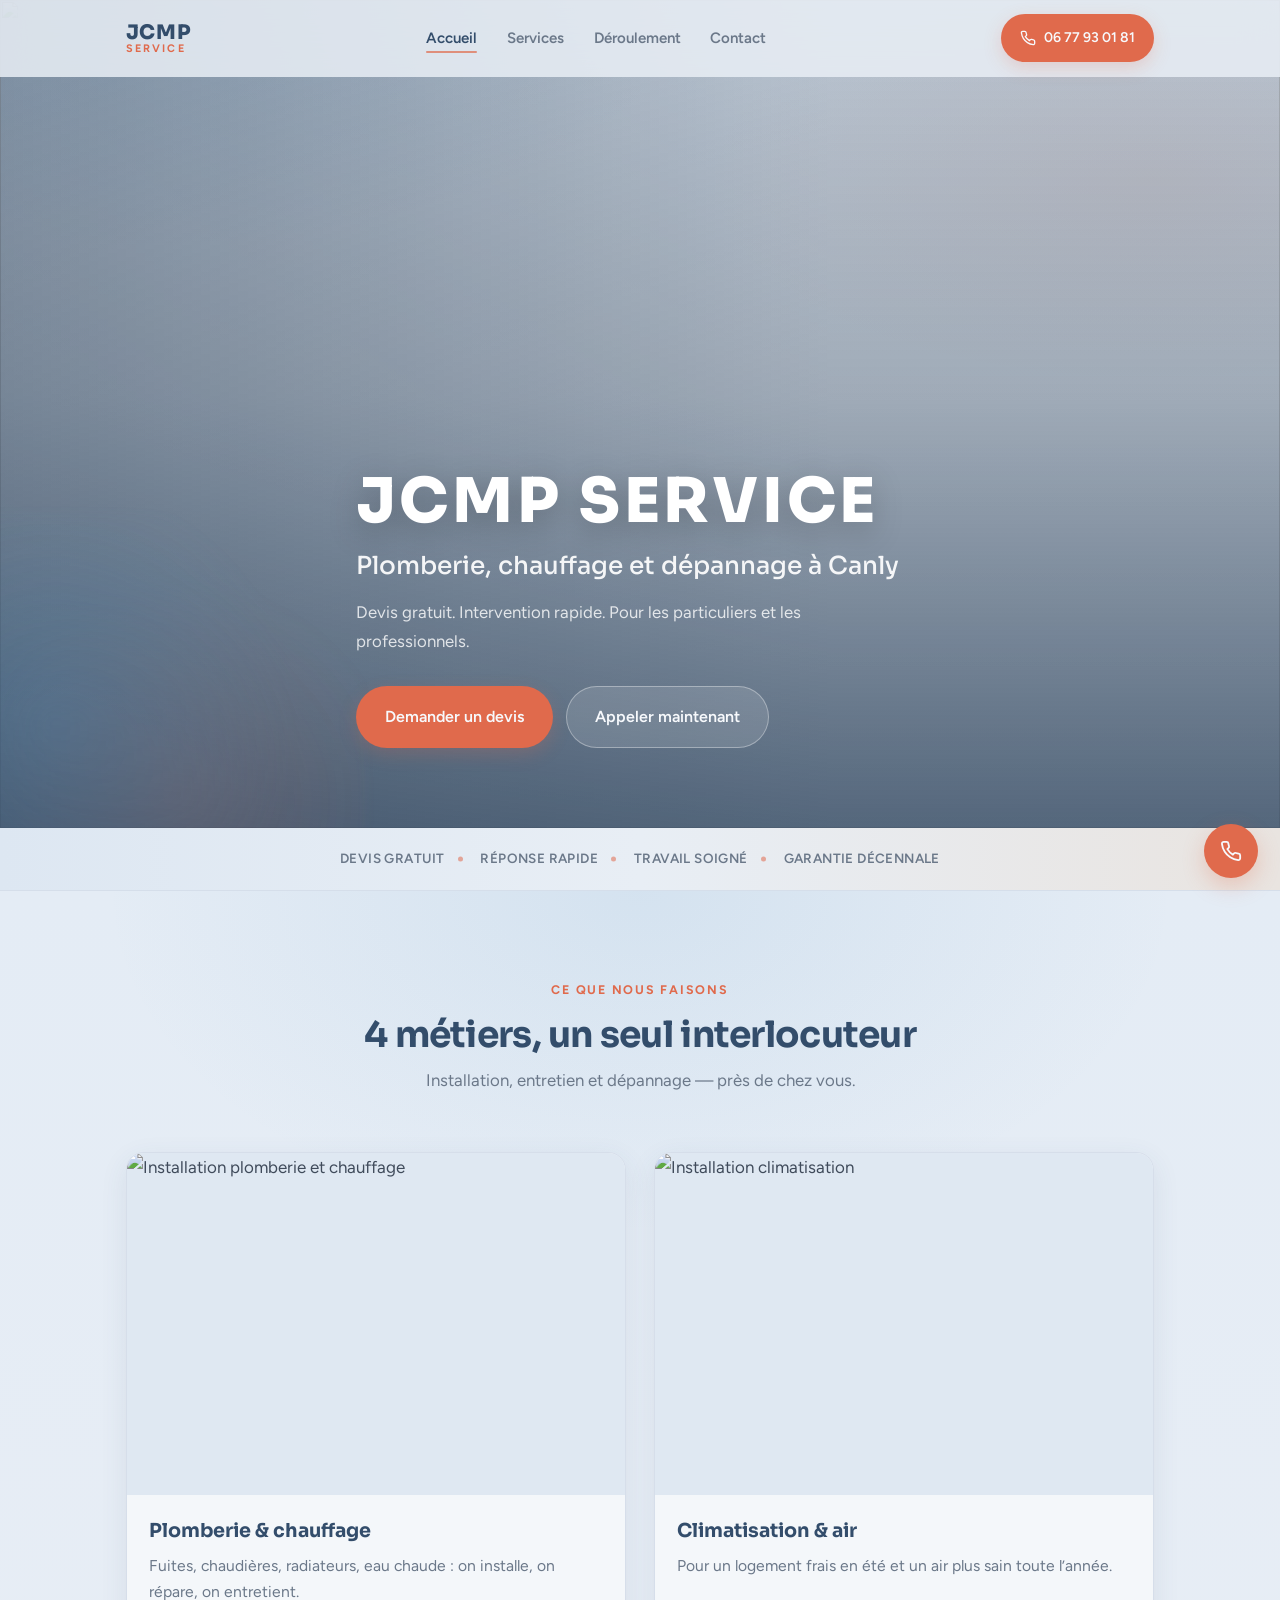
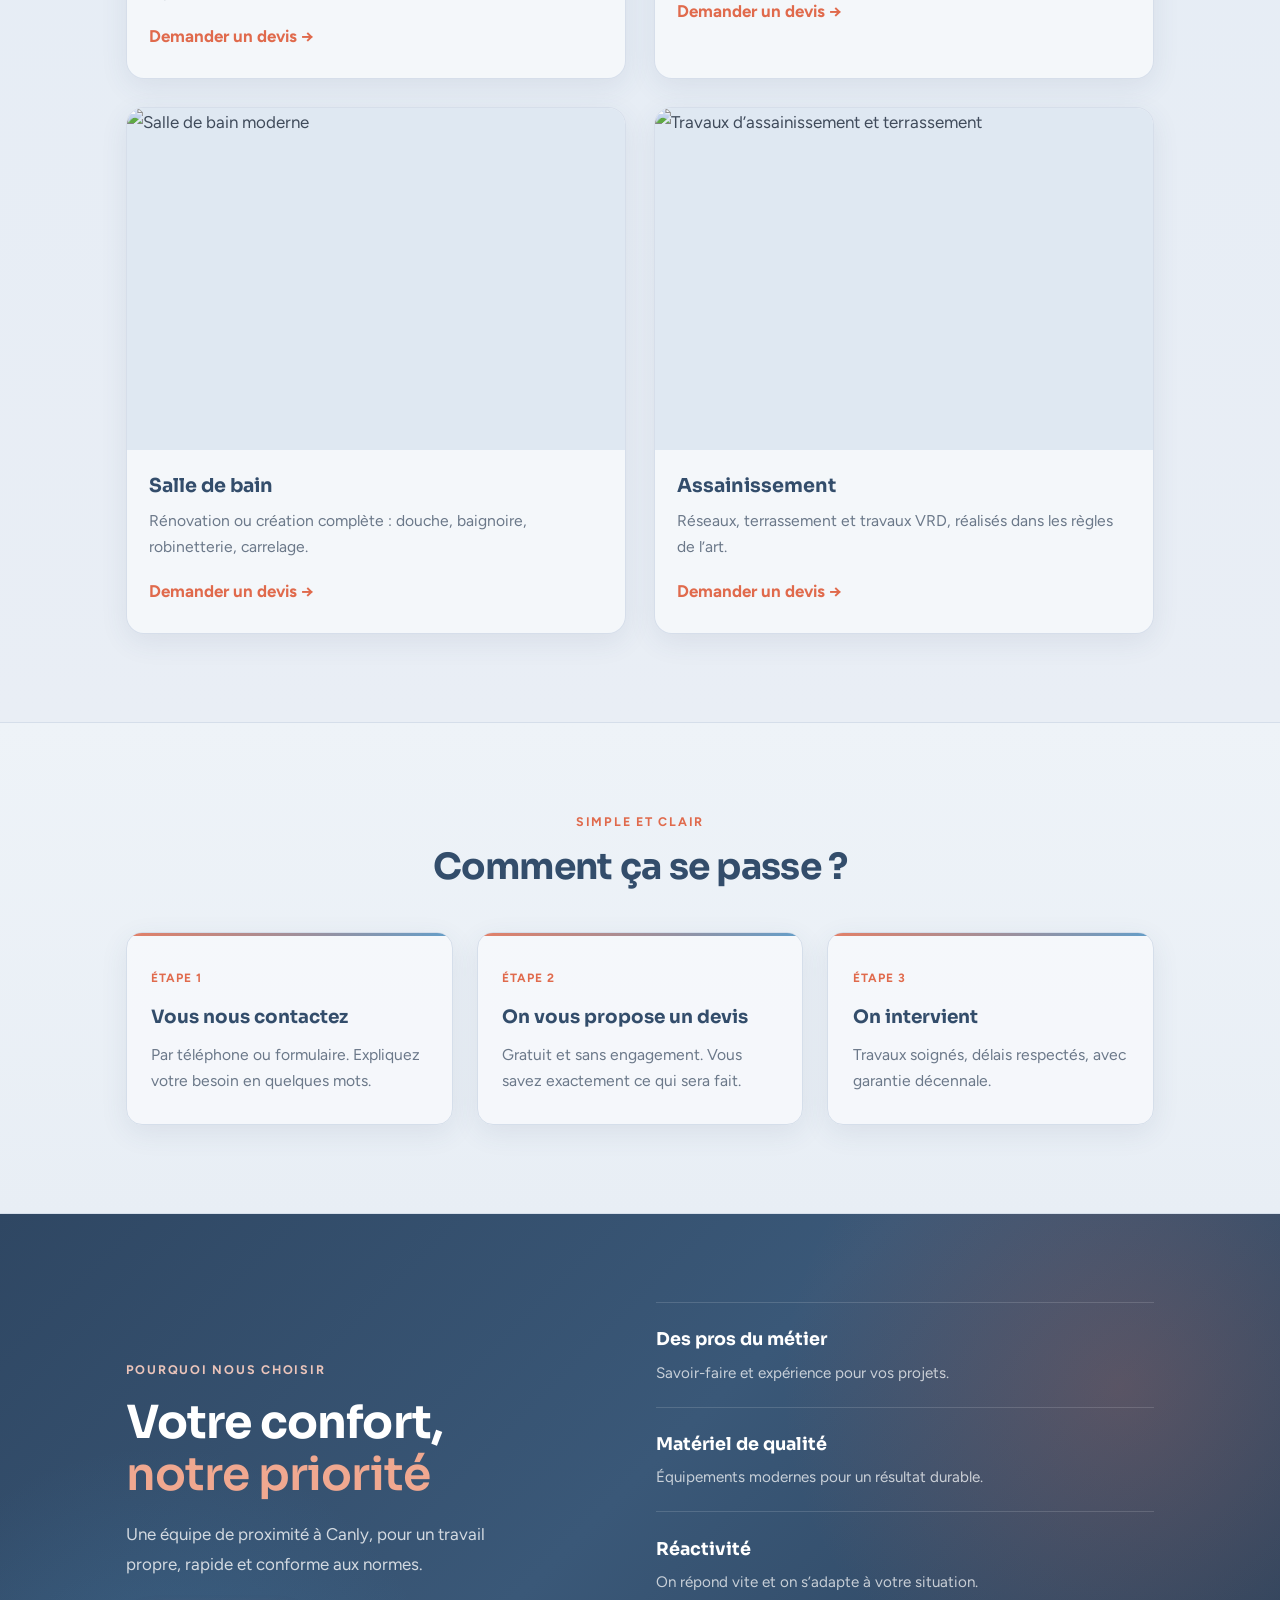
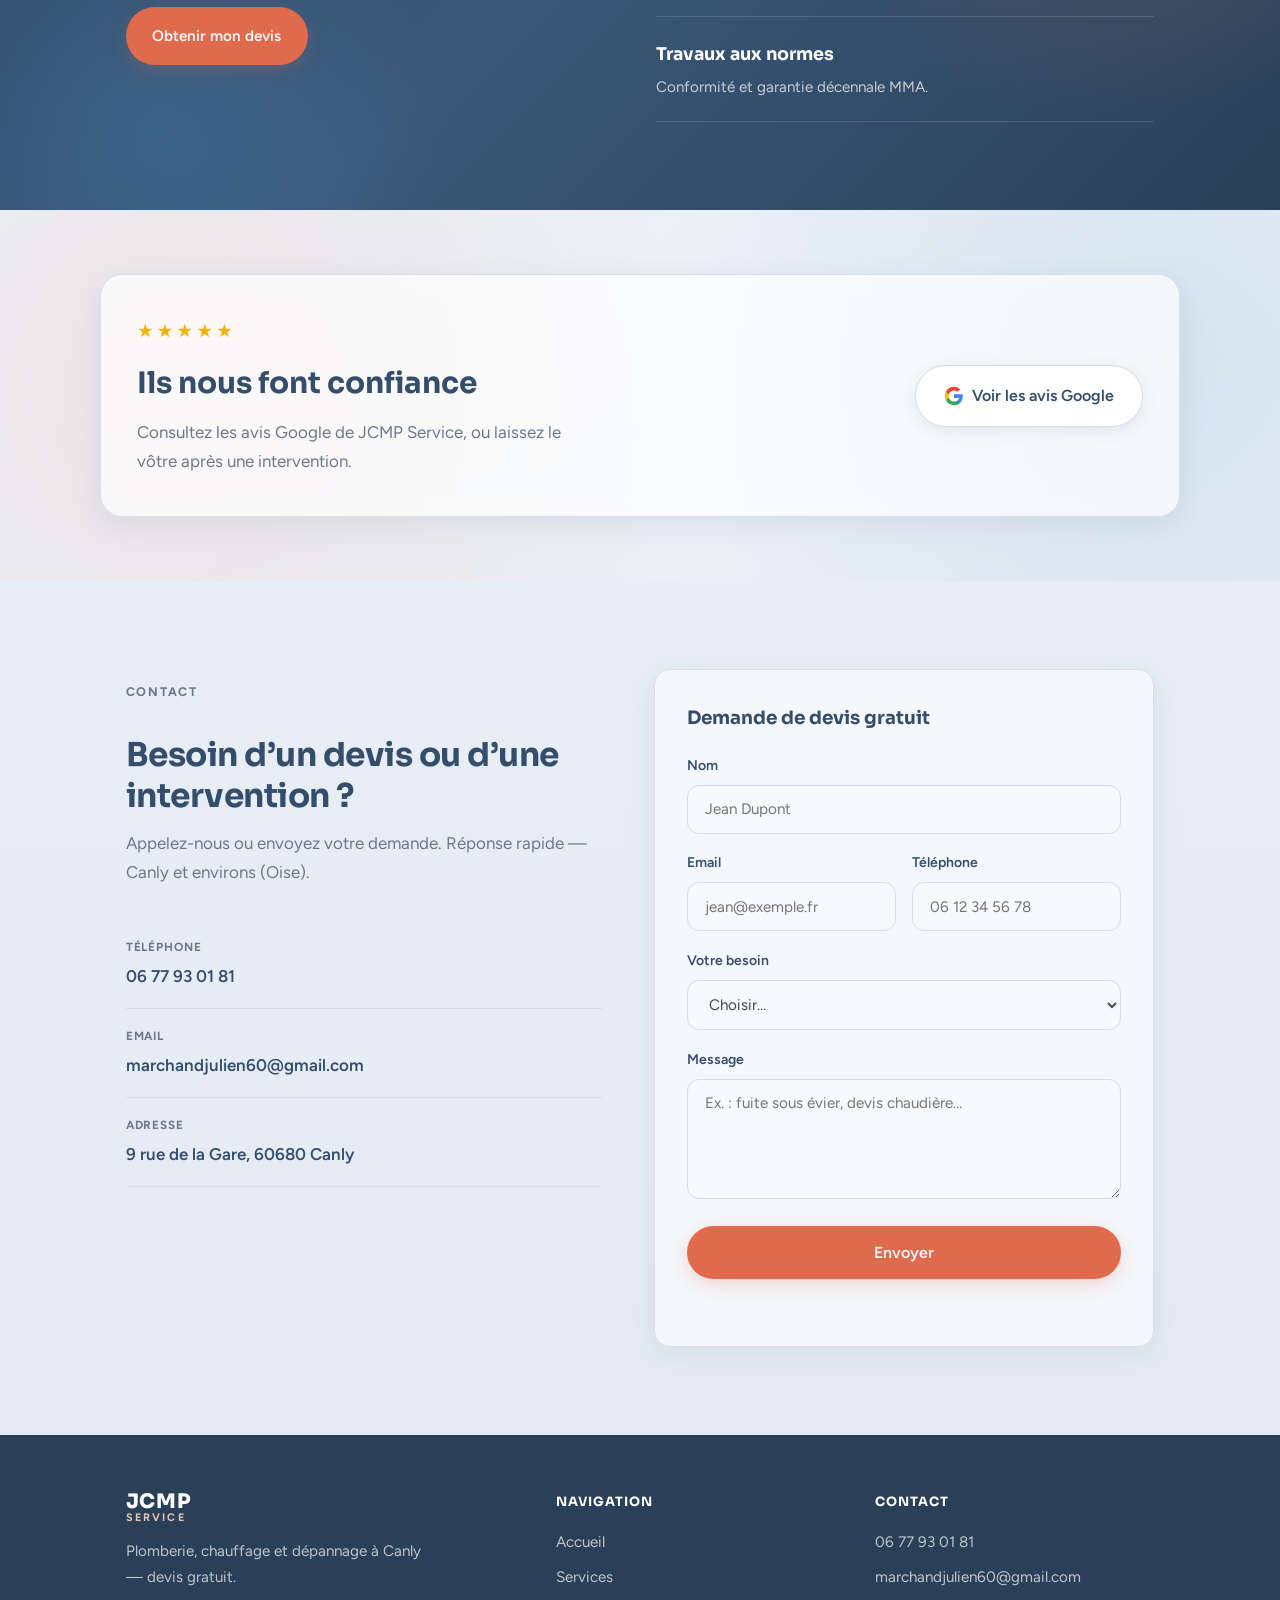
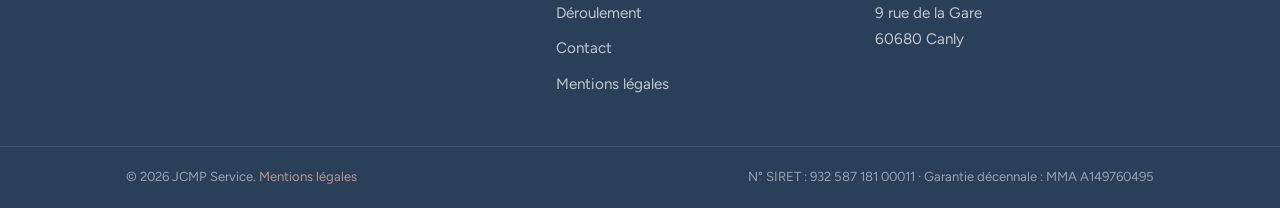
==== commit ef3e724b: "Update site images for services and hero Co-authored-by: Cursor <cursoragent@cursor.com>" ====
--- a/index.html
+++ b/index.html
@@ -51,7 +51,7 @@
     <section class="hero" id="accueil">
       <div class="hero__media" aria-hidden="true">
         <img
-          src="https://images.unsplash.com/photo-1581578731548-c64695cc6952?auto=format&fit=crop&w=2000&q=80"
+          src="https://images.unsplash.com/photo-1607472586893-edb57bdc0e39?auto=format&fit=crop&w=2000&q=80"
           alt=""
           width="2000"
           height="1200"
@@ -94,7 +94,7 @@
         <div class="services__grid">
           <article class="service">
             <div class="service__media">
-              <img src="https://images.unsplash.com/photo-1504328345606-18bbc8c9d7d1?auto=format&fit=crop&w=1200&q=80" alt="Installation chaudière et plomberie" width="1200" height="800" loading="lazy">
+              <img src="https://images.unsplash.com/photo-1584622650111-993a426fbf0a?auto=format&fit=crop&w=1200&q=80" alt="Installation plomberie et chauffage" width="1200" height="800" loading="lazy">
             </div>
             <div class="service__body">
               <h3>Plomberie &amp; chauffage</h3>
@@ -105,7 +105,7 @@
 
           <article class="service">
             <div class="service__media">
-              <img src="https://images.unsplash.com/photo-1621905252507-b35492cc74b4?auto=format&fit=crop&w=1200&q=80" alt="Installation climatisation" width="1200" height="800" loading="lazy">
+              <img src="https://images.unsplash.com/photo-1558618666-fcd25c85cd64?auto=format&fit=crop&w=1200&q=80" alt="Installation climatisation" width="1200" height="800" loading="lazy">
             </div>
             <div class="service__body">
               <h3>Climatisation &amp; air</h3>
@@ -116,7 +116,7 @@
 
           <article class="service">
             <div class="service__media">
-              <img src="https://images.unsplash.com/photo-1552321554-5fefe8c9ef14?auto=format&fit=crop&w=1200&q=80" alt="Salle de bain rénovée" width="1200" height="800" loading="lazy">
+              <img src="https://images.unsplash.com/photo-1620622943543-bcc4688e7485?auto=format&fit=crop&w=1200&q=80" alt="Salle de bain moderne" width="1200" height="800" loading="lazy">
             </div>
             <div class="service__body">
               <h3>Salle de bain</h3>
@@ -127,7 +127,7 @@
 
           <article class="service">
             <div class="service__media">
-              <img src="https://images.unsplash.com/photo-1503387762-592deb58ef4e?auto=format&fit=crop&w=1200&q=80" alt="Travaux d’assainissement" width="1200" height="800" loading="lazy">
+              <img src="https://images.unsplash.com/photo-1541888946425-d81bb19240f5?auto=format&fit=crop&w=1200&q=80" alt="Travaux d’assainissement et terrassement" width="1200" height="800" loading="lazy">
             </div>
             <div class="service__body">
               <h3>Assainissement</h3>
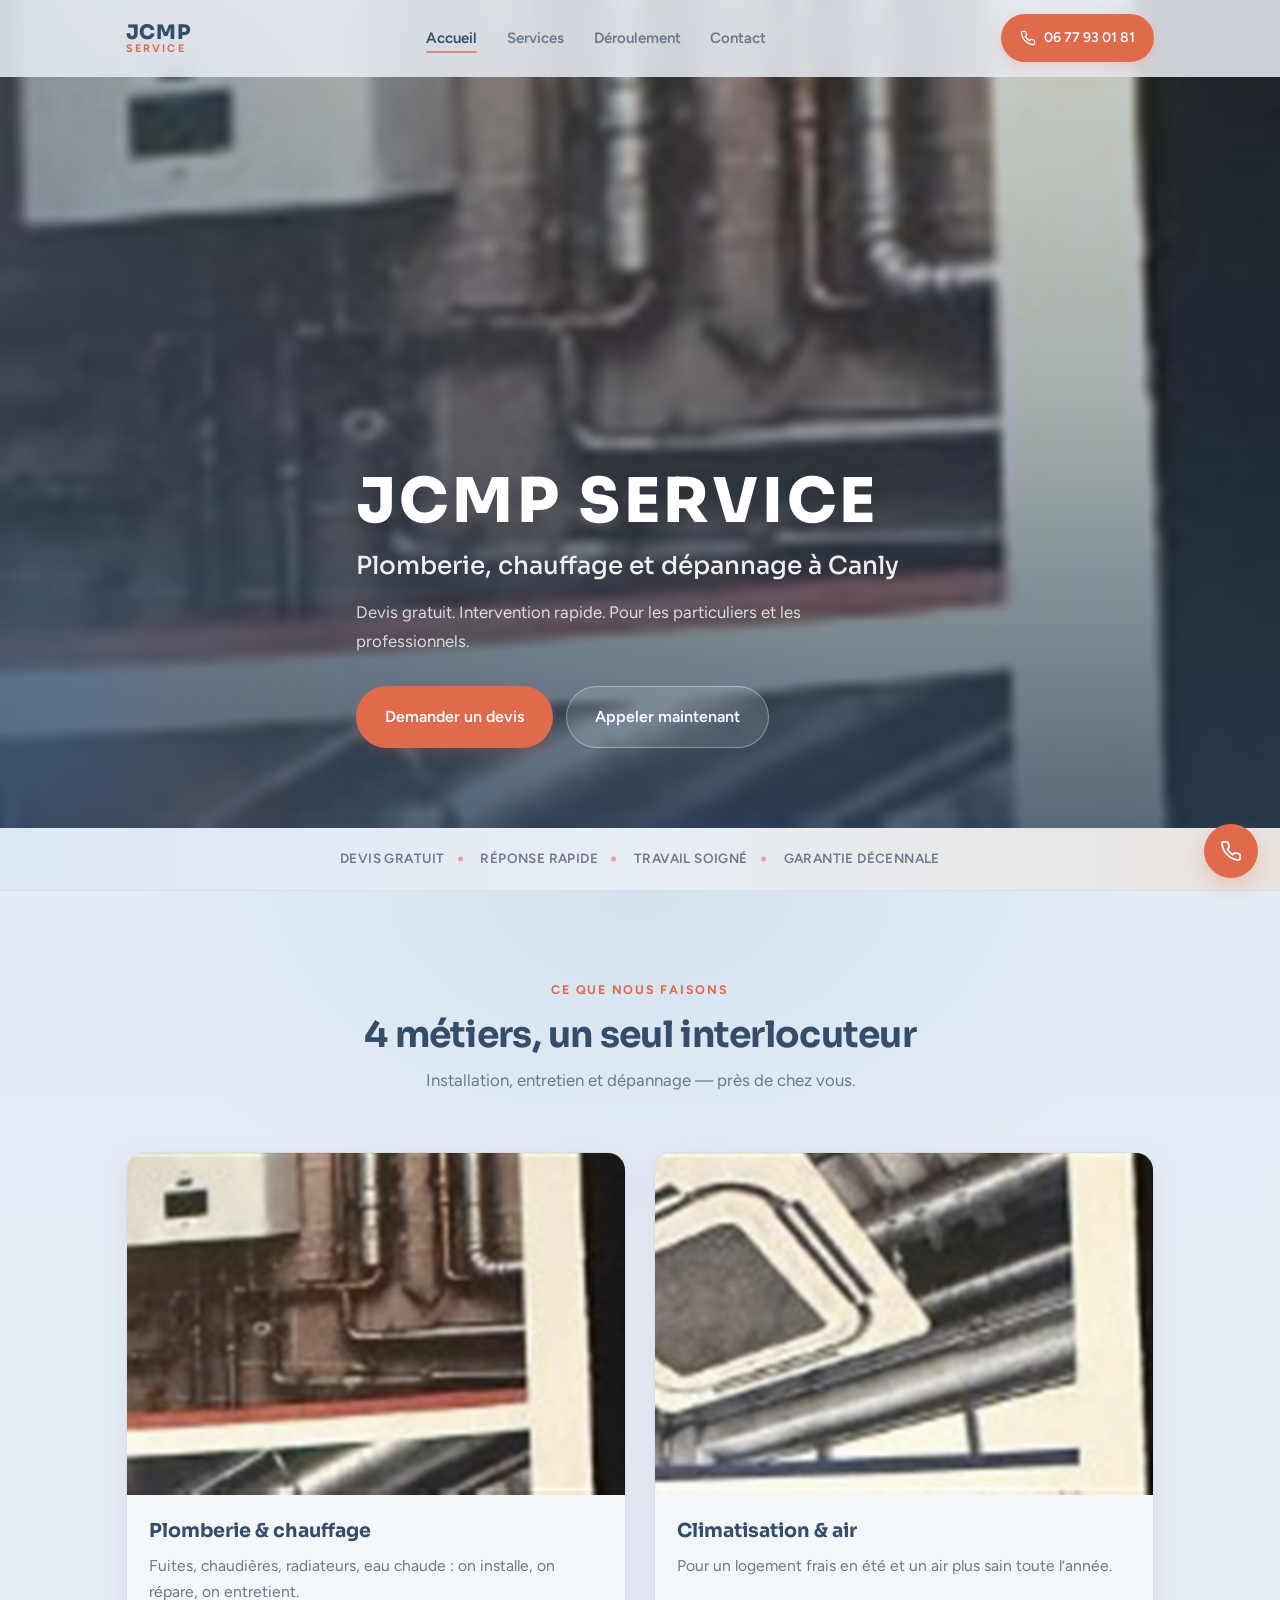
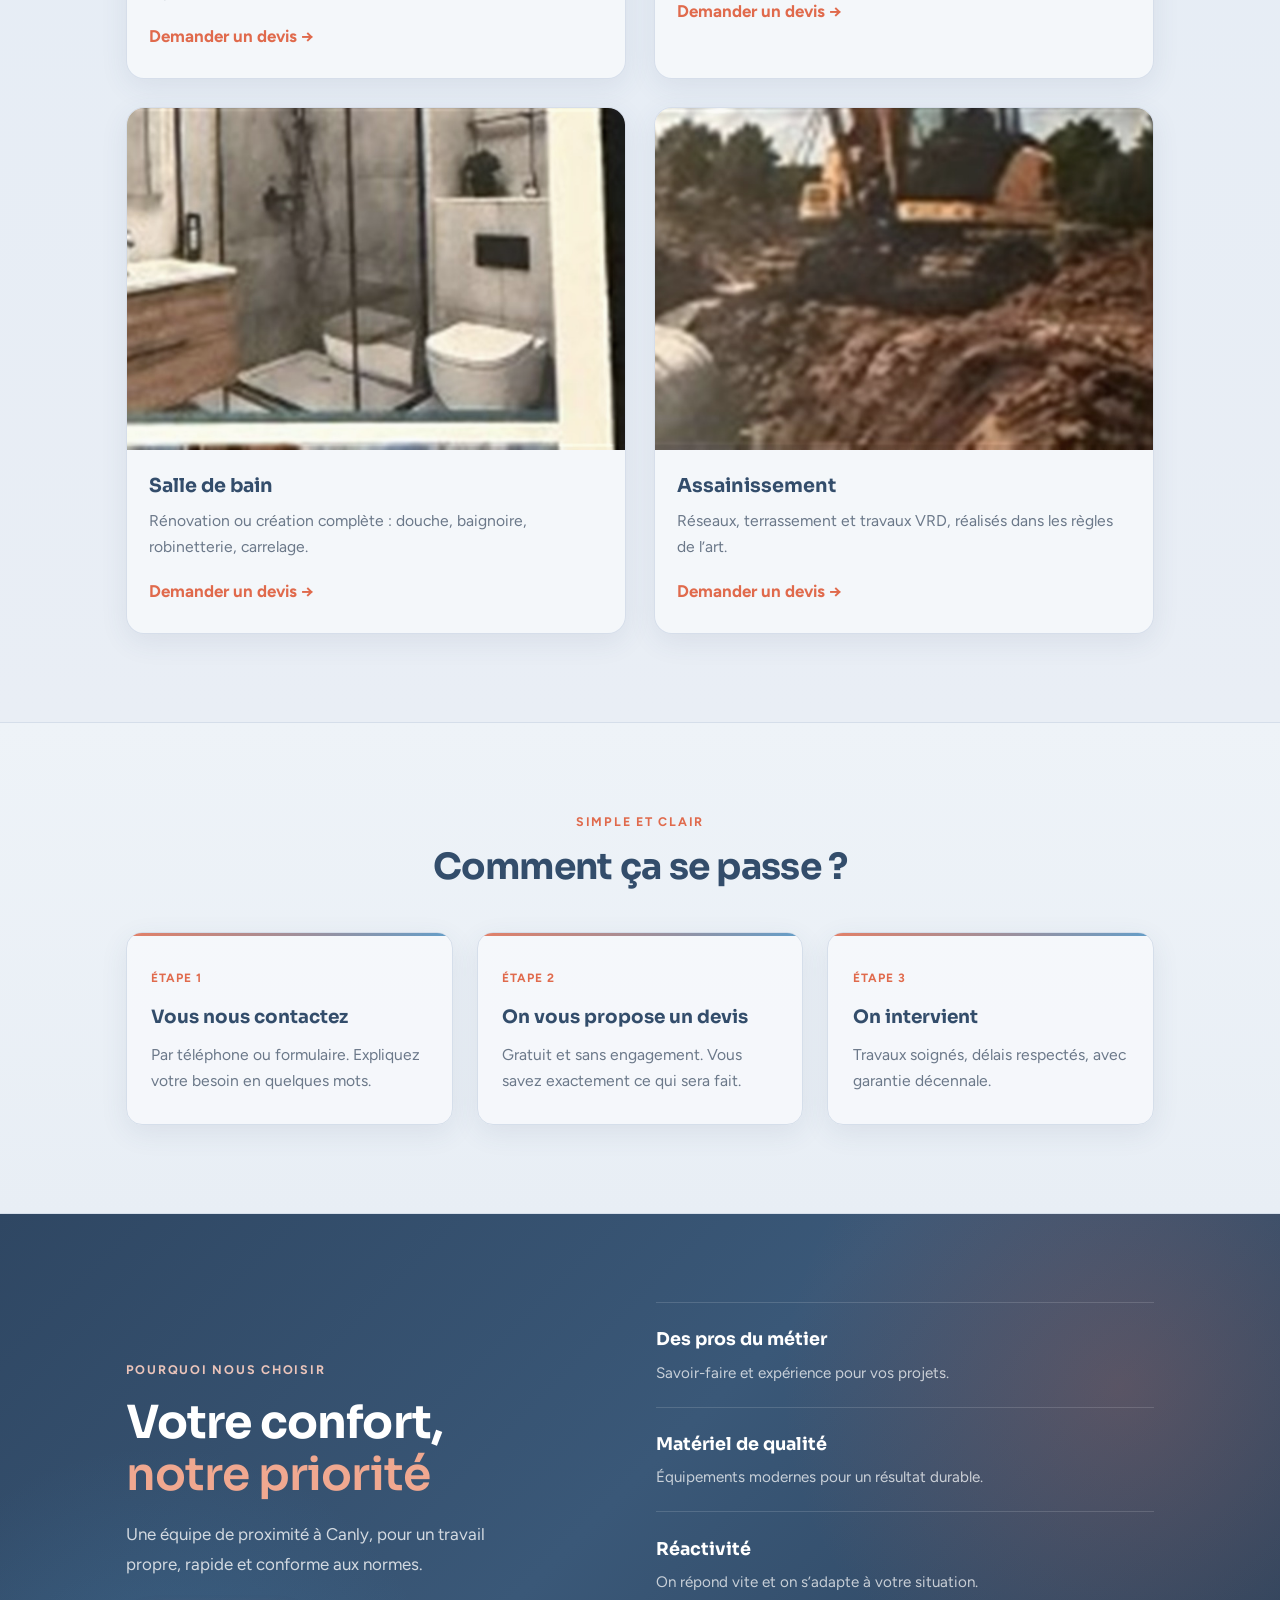
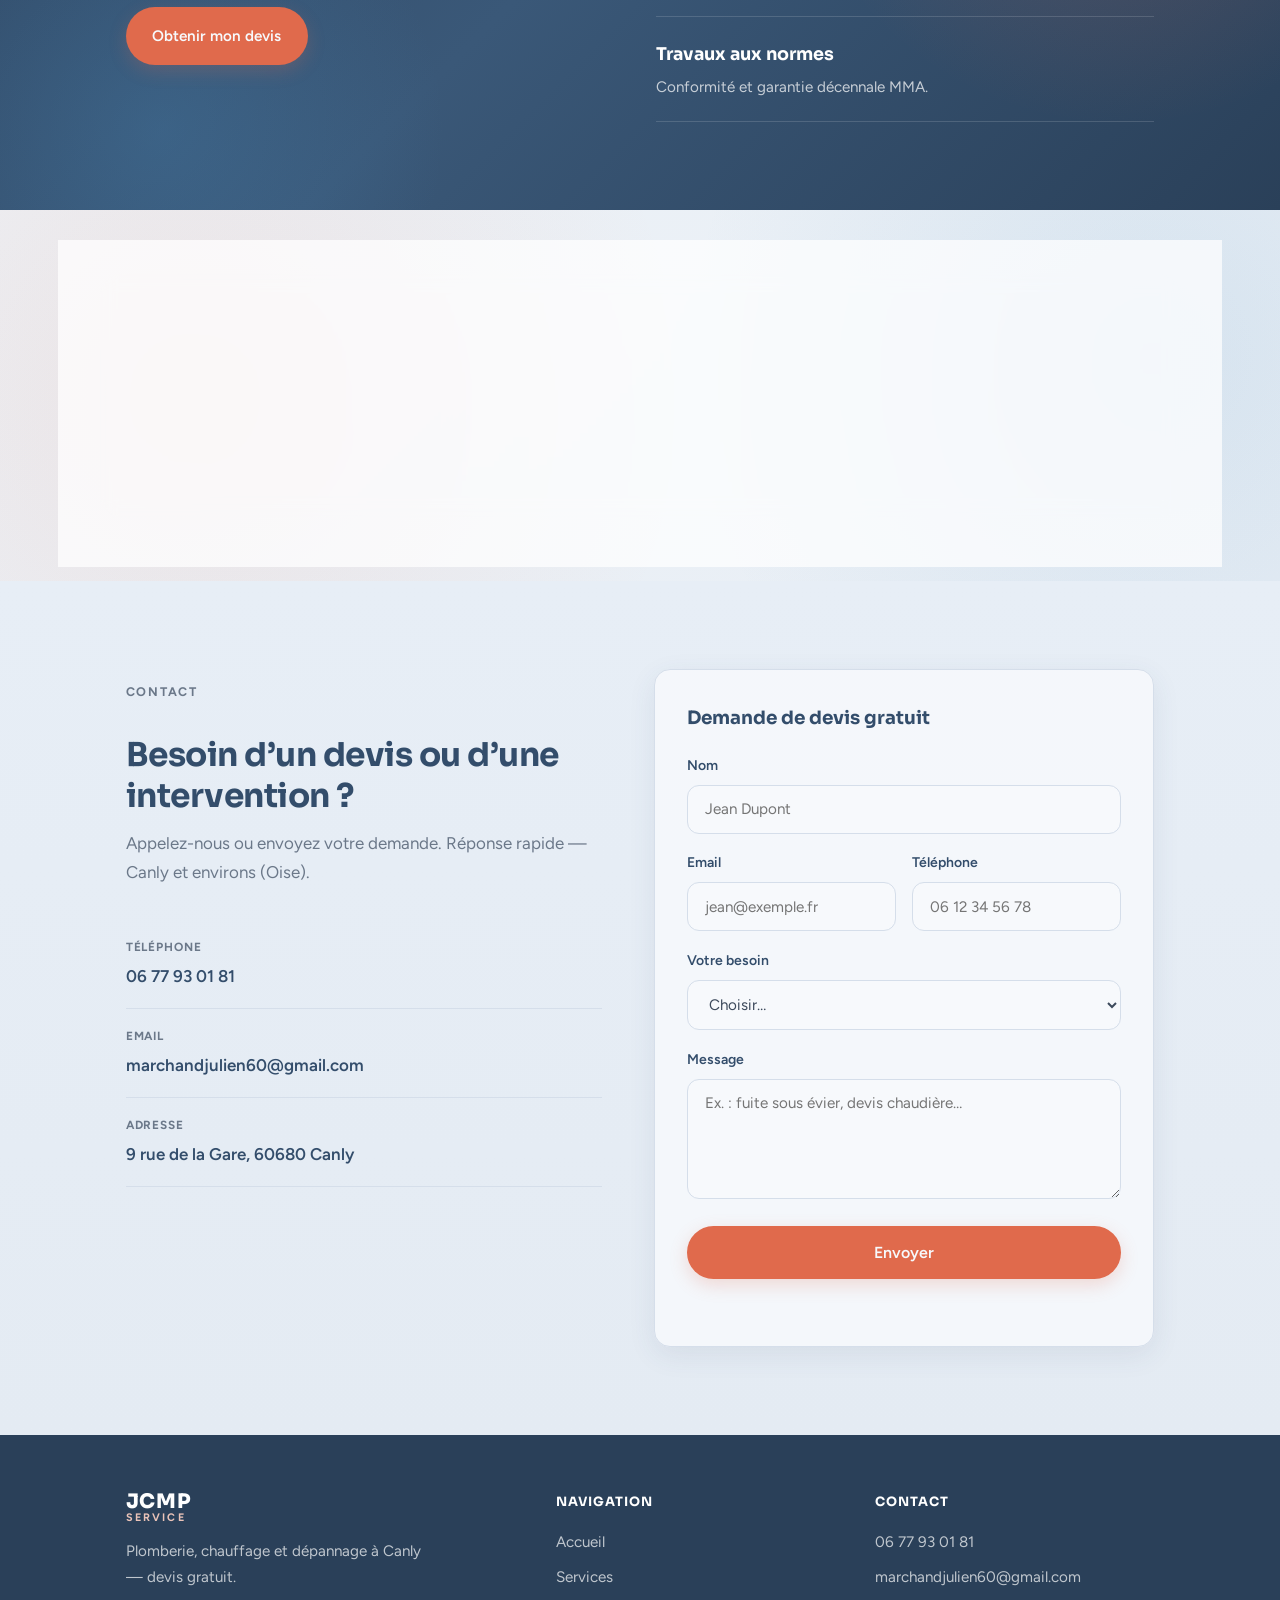
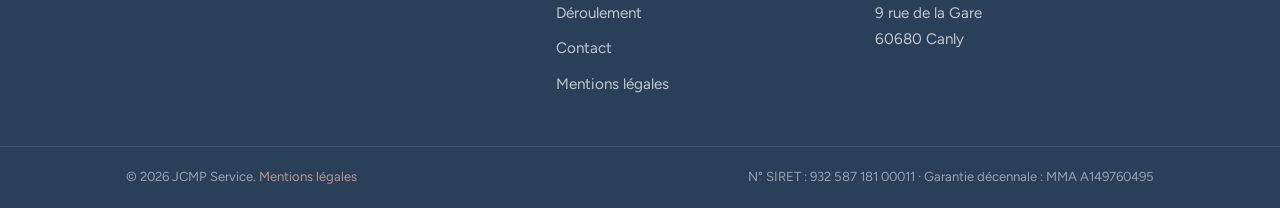
==== commit 4e5e78bf: "Use real flyer photos for hero and services Co-authored-by: Cursor <cursoragent@cursor.com>" ====
--- a/index.html
+++ b/index.html
@@ -51,10 +51,10 @@
     <section class="hero" id="accueil">
       <div class="hero__media" aria-hidden="true">
         <img
-          src="https://images.unsplash.com/photo-1607472586893-edb57bdc0e39?auto=format&fit=crop&w=2000&q=80"
-          alt=""
-          width="2000"
-          height="1200"
+          src="assets/hero-chaudiere.jpg"
+          alt="Chaudière et tuyauterie"
+          width="1320"
+          height="528"
           fetchpriority="high"
         >
       </div>
@@ -94,7 +94,7 @@
         <div class="services__grid">
           <article class="service">
             <div class="service__media">
-              <img src="https://images.unsplash.com/photo-1584622650111-993a426fbf0a?auto=format&fit=crop&w=1200&q=80" alt="Installation plomberie et chauffage" width="1200" height="800" loading="lazy">
+              <img src="assets/svc-chaudiere.jpg" alt="Chaudière et tuyauterie cuivre" width="1320" height="528" loading="lazy">
             </div>
             <div class="service__body">
               <h3>Plomberie &amp; chauffage</h3>
@@ -105,7 +105,7 @@
 
           <article class="service">
             <div class="service__media">
-              <img src="https://images.unsplash.com/photo-1558618666-fcd25c85cd64?auto=format&fit=crop&w=1200&q=80" alt="Installation climatisation" width="1200" height="800" loading="lazy">
+              <img src="assets/svc-clim.jpg" alt="Climatisation cassette plafond" width="1260" height="510" loading="lazy">
             </div>
             <div class="service__body">
               <h3>Climatisation &amp; air</h3>
@@ -116,7 +116,7 @@
 
           <article class="service">
             <div class="service__media">
-              <img src="https://images.unsplash.com/photo-1620622943543-bcc4688e7485?auto=format&fit=crop&w=1200&q=80" alt="Salle de bain moderne" width="1200" height="800" loading="lazy">
+              <img src="assets/svc-sdb.jpg" alt="Salle de bain moderne rénovée" width="1125" height="600" loading="lazy">
             </div>
             <div class="service__body">
               <h3>Salle de bain</h3>
@@ -127,7 +127,7 @@
 
           <article class="service">
             <div class="service__media">
-              <img src="https://images.unsplash.com/photo-1541888946425-d81bb19240f5?auto=format&fit=crop&w=1200&q=80" alt="Travaux d’assainissement et terrassement" width="1200" height="800" loading="lazy">
+              <img src="assets/svc-assain.jpg" alt="Terrassement et canalisations d’assainissement" width="1350" height="450" loading="lazy">
             </div>
             <div class="service__body">
               <h3>Assainissement</h3>
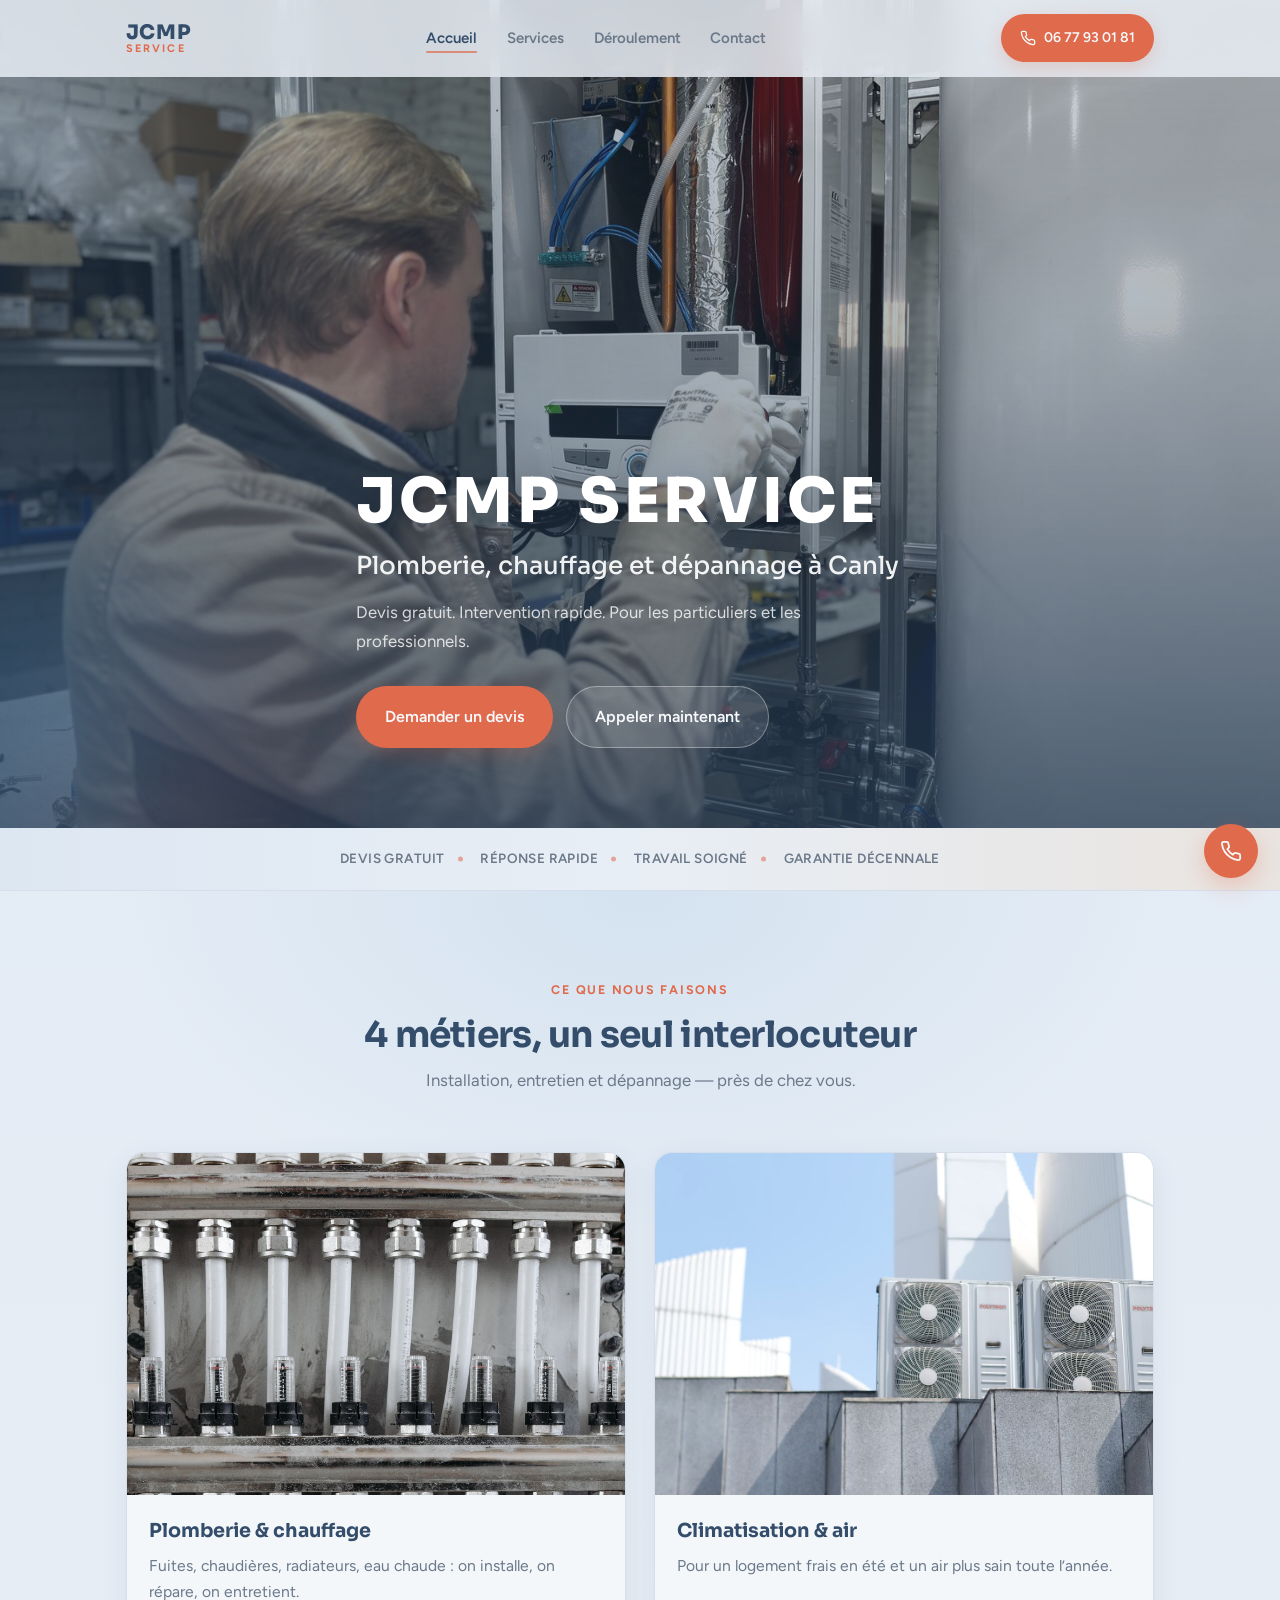
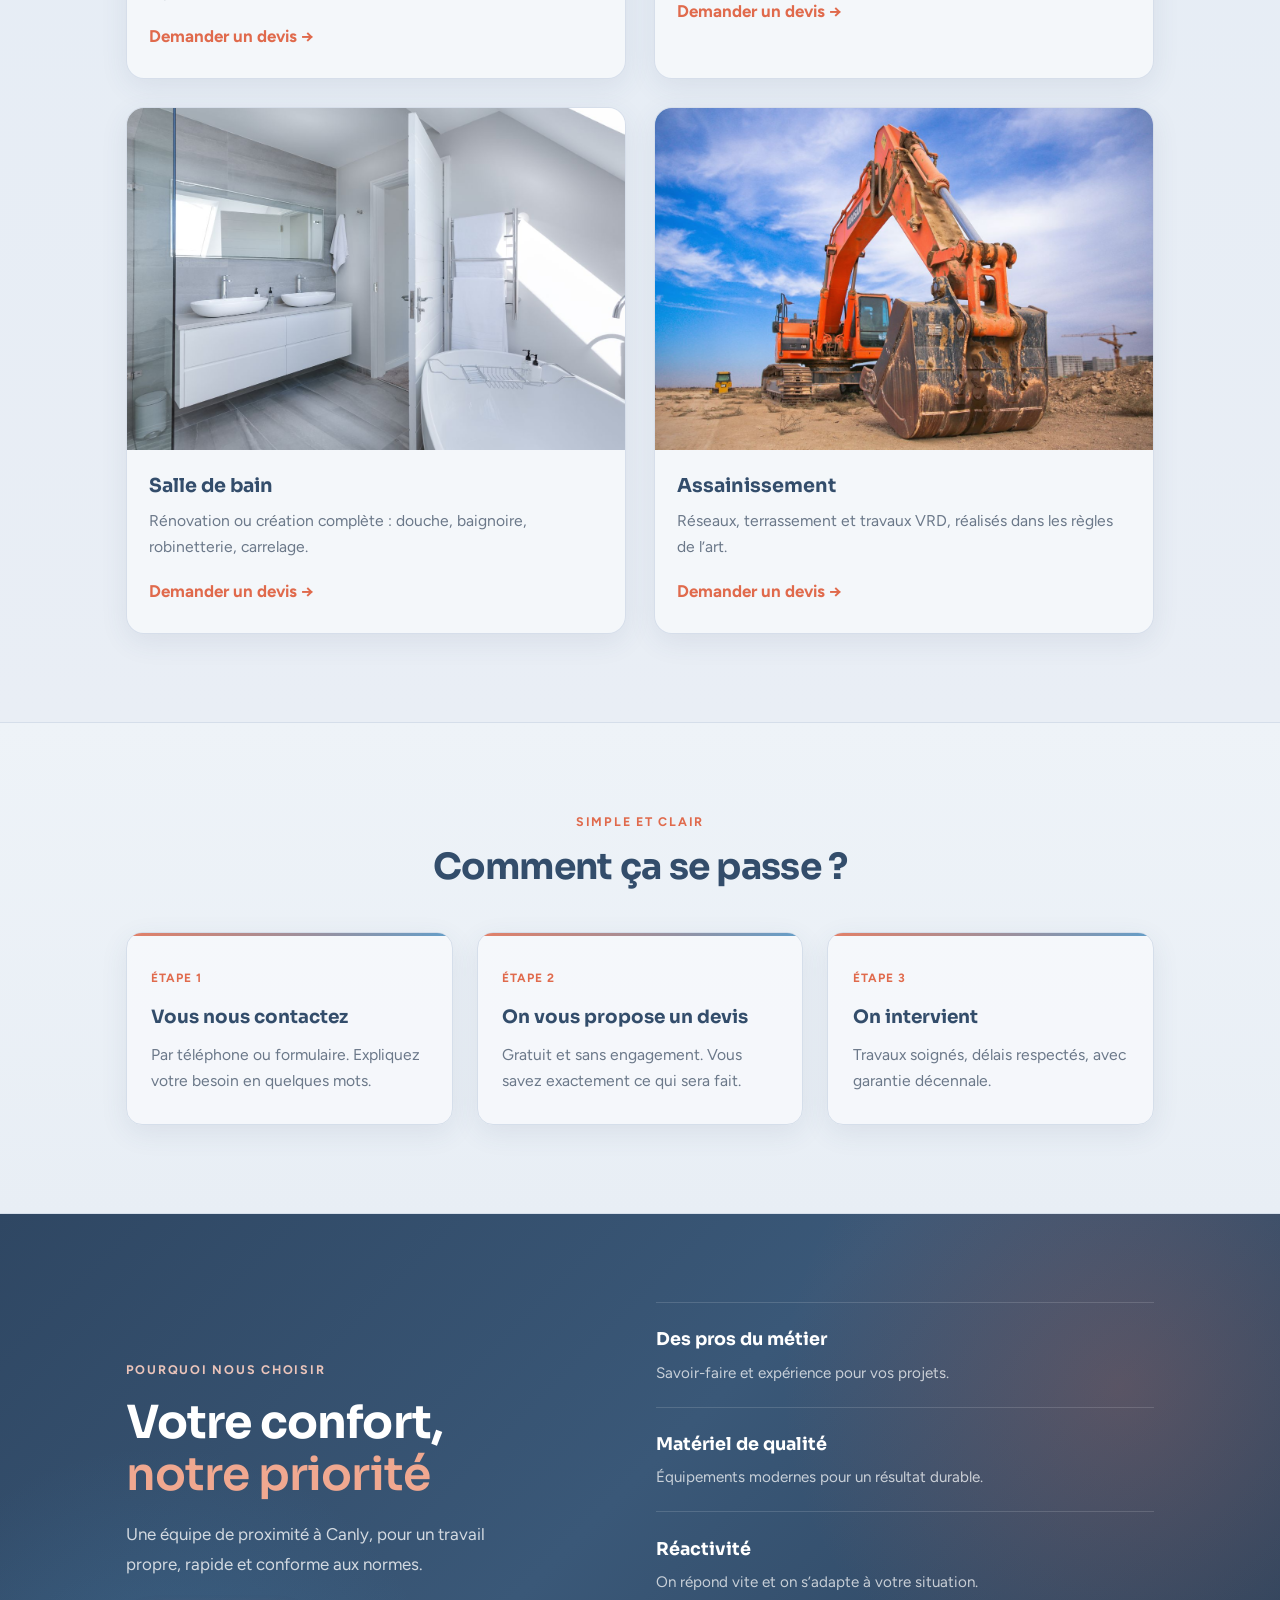
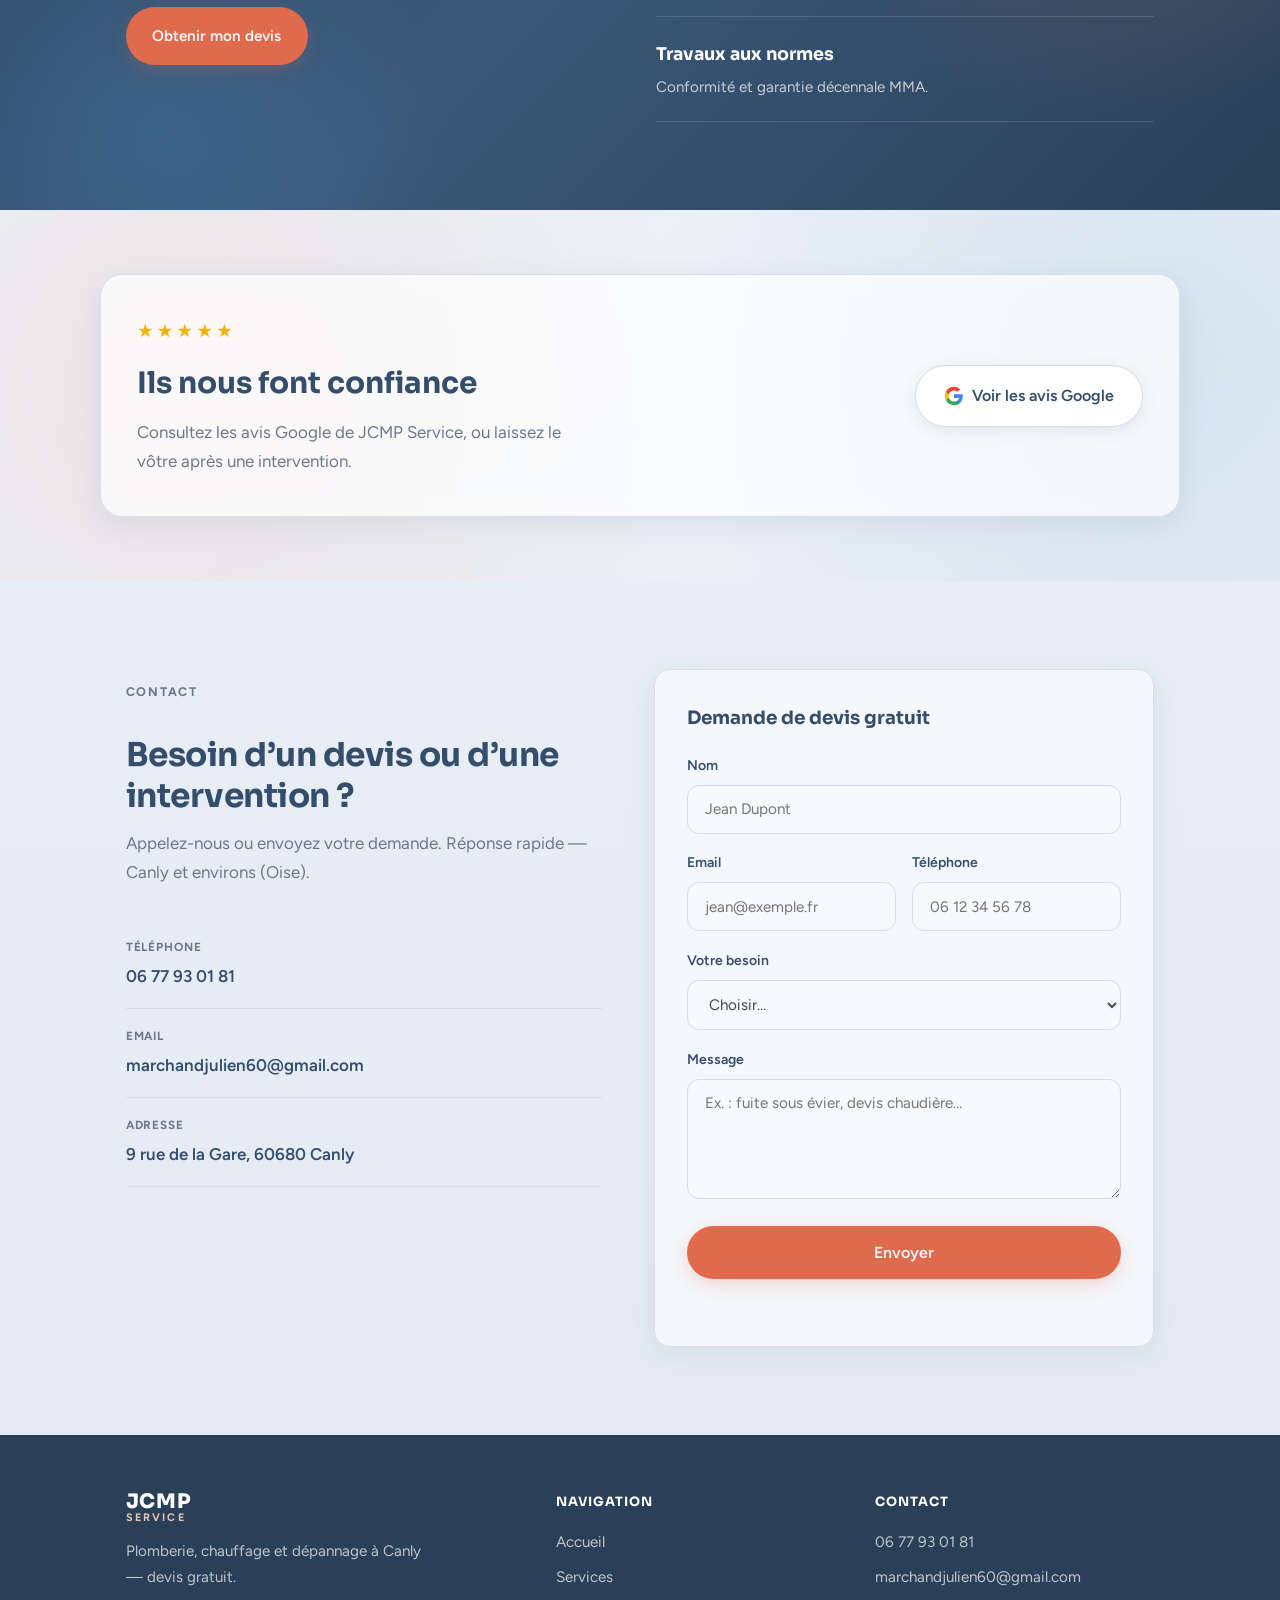
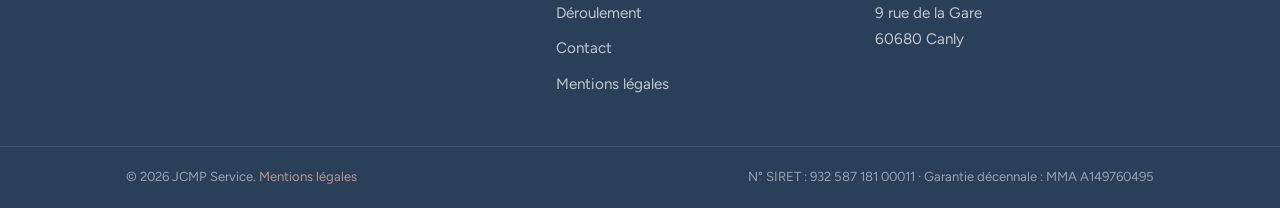
==== commit c58a71d8: "Replace blurry service photos with sharp theme-matched stock images. Co-authored-by: Cursor <cursora" ====
--- a/index.html
+++ b/index.html
@@ -52,7 +52,7 @@
       <div class="hero__media" aria-hidden="true">
         <img
           src="assets/hero-chaudiere.jpg"
-          alt="Chaudière et tuyauterie"
+          alt="Technicien intervenant sur une chaudière"
           width="1320"
           height="528"
           fetchpriority="high"
@@ -94,7 +94,7 @@
         <div class="services__grid">
           <article class="service">
             <div class="service__media">
-              <img src="assets/svc-chaudiere.jpg" alt="Chaudière et tuyauterie cuivre" width="1320" height="528" loading="lazy">
+              <img src="assets/svc-chaudiere.jpg" alt="Collecteur de chauffage et tuyauterie" width="1320" height="880" loading="lazy">
             </div>
             <div class="service__body">
               <h3>Plomberie &amp; chauffage</h3>
@@ -105,7 +105,7 @@
 
           <article class="service">
             <div class="service__media">
-              <img src="assets/svc-clim.jpg" alt="Climatisation cassette plafond" width="1260" height="510" loading="lazy">
+              <img src="assets/svc-clim.jpg" alt="Unités de climatisation extérieures" width="1400" height="933" loading="lazy">
             </div>
             <div class="service__body">
               <h3>Climatisation &amp; air</h3>
@@ -116,7 +116,7 @@
 
           <article class="service">
             <div class="service__media">
-              <img src="assets/svc-sdb.jpg" alt="Salle de bain moderne rénovée" width="1125" height="600" loading="lazy">
+              <img src="assets/svc-sdb.jpg" alt="Salle de bain moderne rénovée" width="1400" height="933" loading="lazy">
             </div>
             <div class="service__body">
               <h3>Salle de bain</h3>
@@ -127,7 +127,7 @@
 
           <article class="service">
             <div class="service__media">
-              <img src="assets/svc-assain.jpg" alt="Terrassement et canalisations d’assainissement" width="1350" height="450" loading="lazy">
+              <img src="assets/svc-assain.jpg" alt="Pelle mécanique sur chantier de terrassement" width="1400" height="933" loading="lazy">
             </div>
             <div class="service__body">
               <h3>Assainissement</h3>
--- a/styles.css
+++ b/styles.css
@@ -263,9 +263,10 @@
   width: 100%;
   height: 100%;
   object-fit: cover;
+  object-position: 55% 40%;
   transform: scale(1.02);
   animation: heroZoom 22s ease-out forwards;
-  filter: saturate(0.82) brightness(1.08) contrast(0.95);
+  filter: saturate(0.88) brightness(1.05) contrast(0.98);
 }
 
 @keyframes heroZoom {
@@ -483,9 +484,14 @@
   width: 100%;
   height: 100%;
   object-fit: cover;
-  filter: saturate(0.9) contrast(0.97);
+  object-position: center;
+  filter: saturate(0.95) contrast(1);
   transition: transform 1s ease;
 }
+
+.service:nth-child(1) .service__media img { object-position: center 35%; }
+.service:nth-child(2) .service__media img { object-position: center 60%; }
+.service:nth-child(4) .service__media img { object-position: center 70%; }
 
 .service:hover .service__media img { transform: scale(1.04); }
 
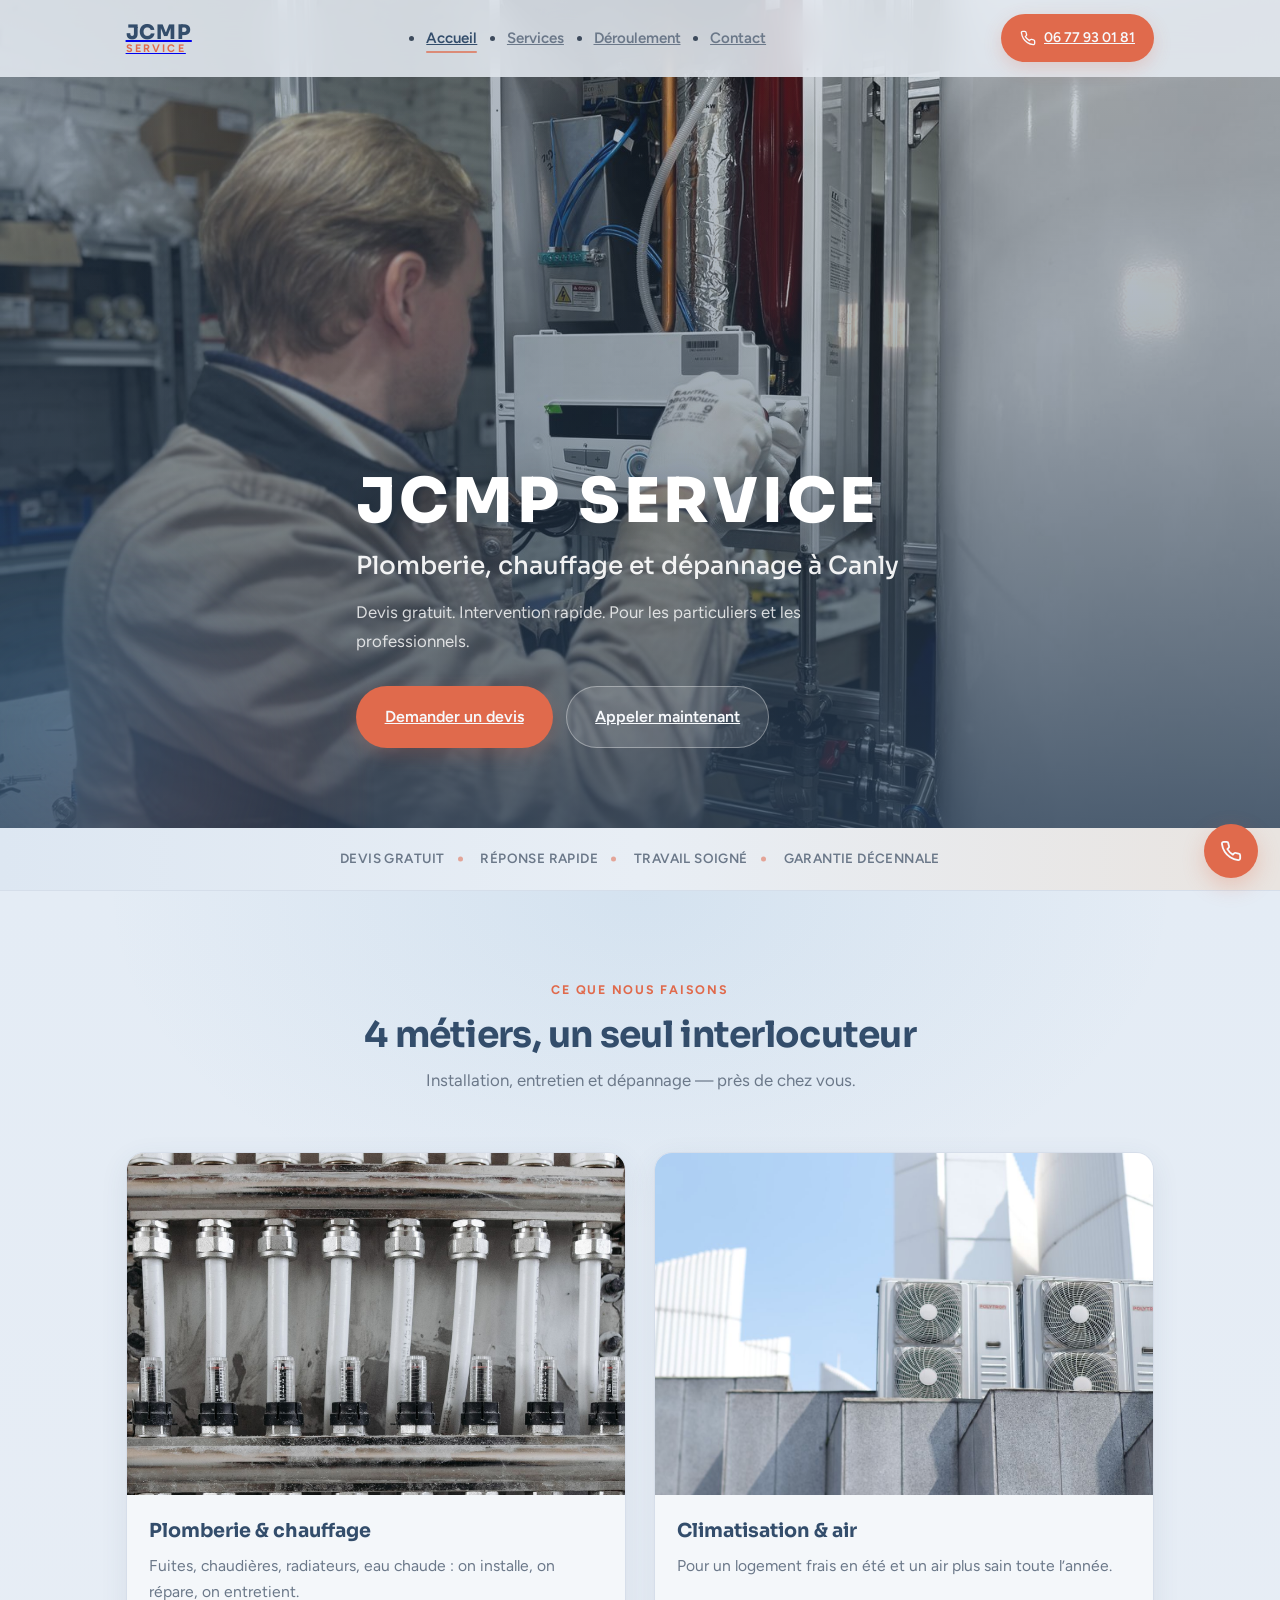
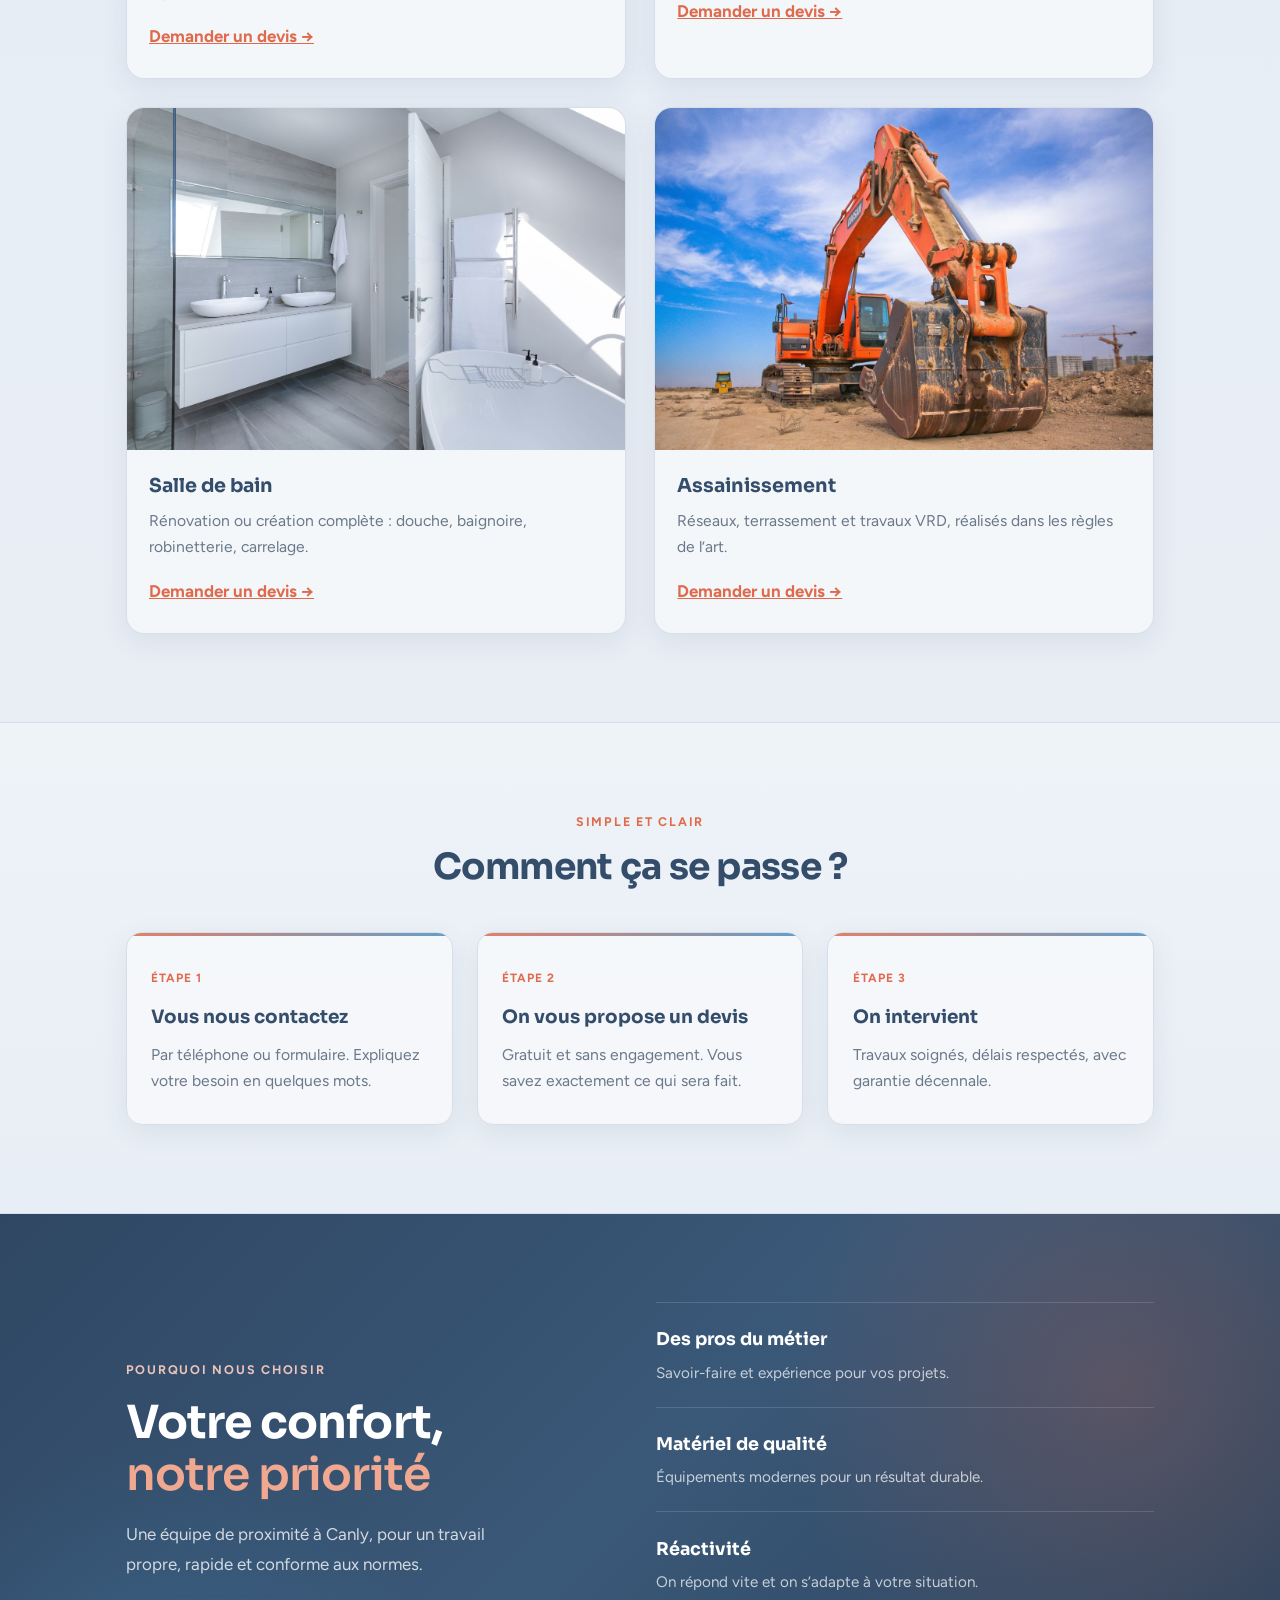
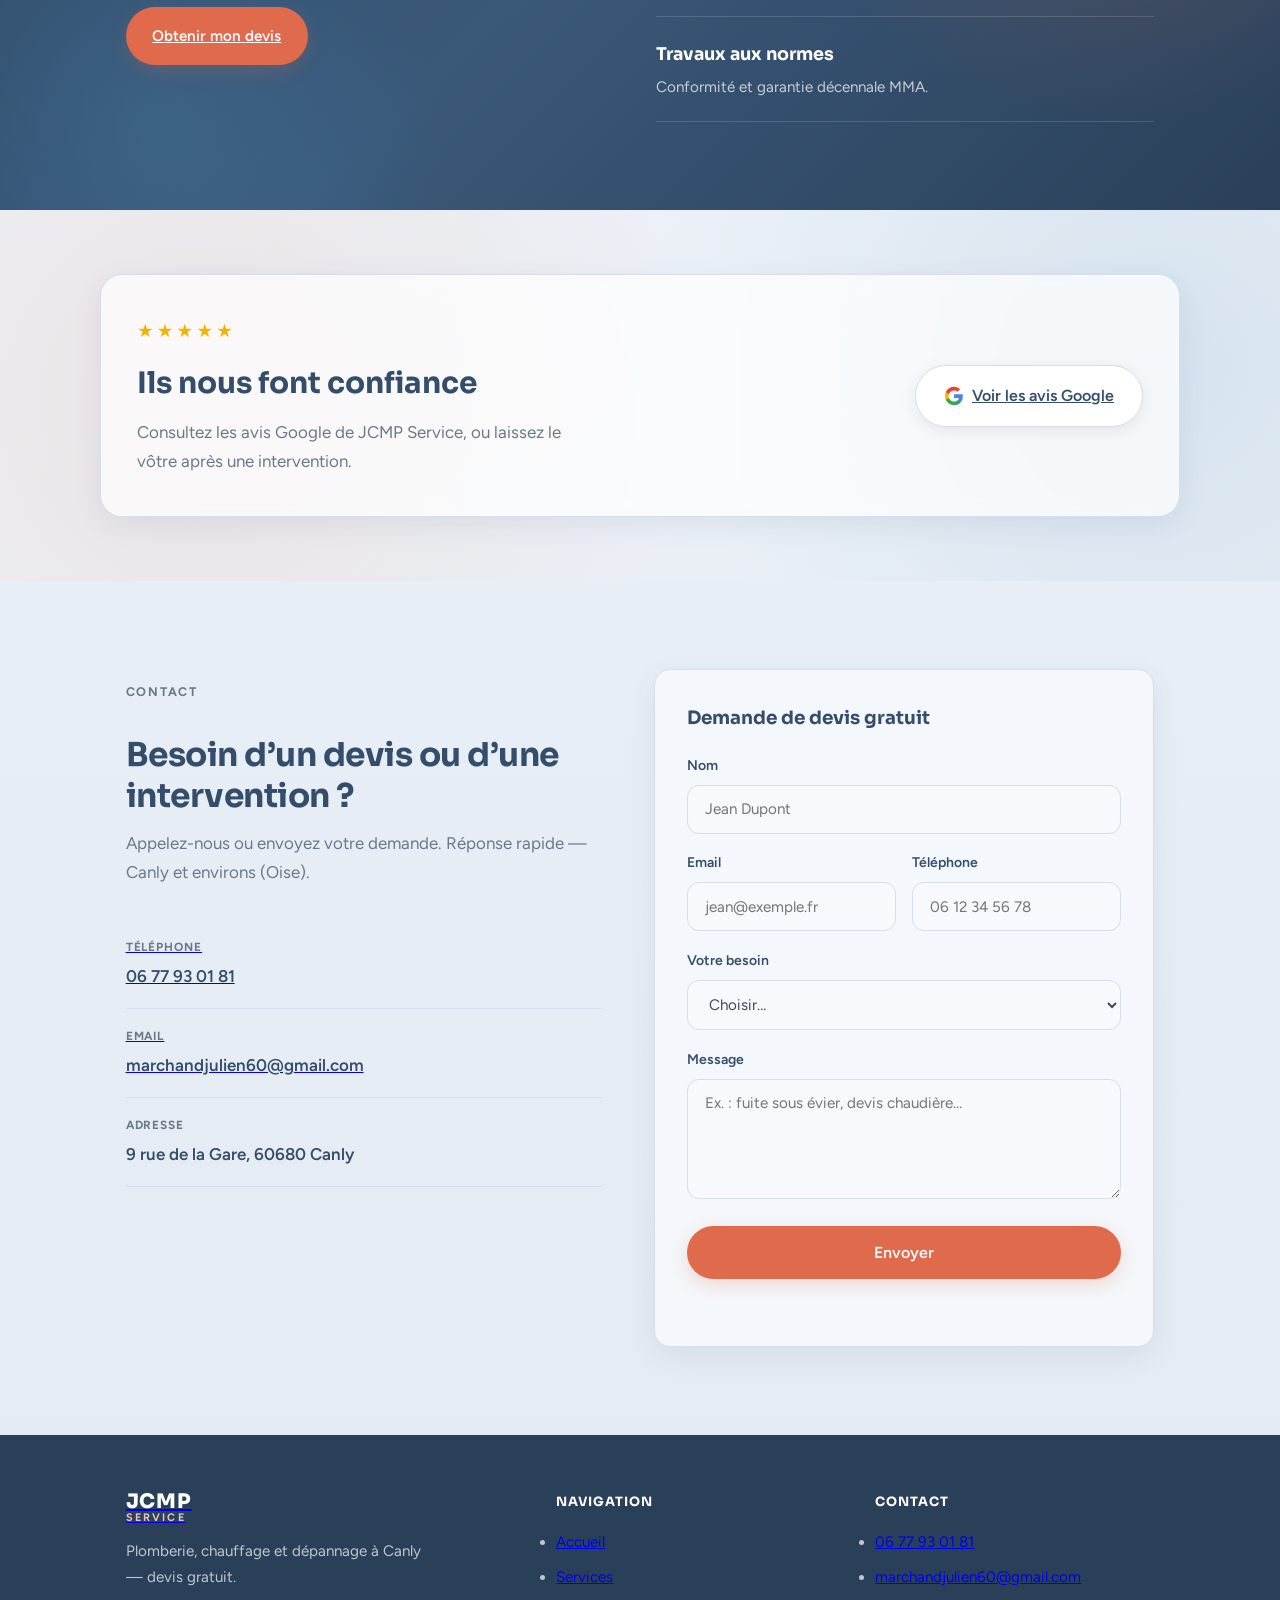
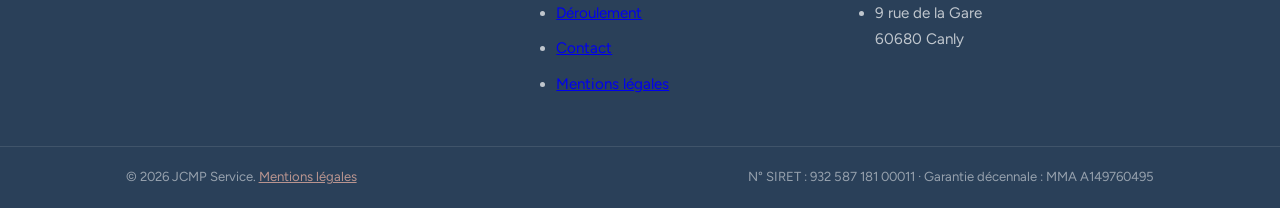
==== commit aa826788: "Optimize mobile layout with sticky call and quote actions. Co-authored-by: Cursor <cursoragent@curso" ====
--- a/index.html
+++ b/index.html
@@ -2,7 +2,7 @@
 <html lang="fr">
 <head>
   <meta charset="UTF-8">
-  <meta name="viewport" content="width=device-width, initial-scale=1.0">
+  <meta name="viewport" content="width=device-width, initial-scale=1.0, viewport-fit=cover">
   <meta name="description" content="JCMP Service — Plomberie, chauffage, climatisation, salle de bain et assainissement à Canly (60). Devis gratuit, intervention rapide. Garantie décennale MMA.">
   <meta name="keywords" content="plomberie Canly, chauffagiste Oise, climatisation, salle de bain, assainissement, JCMP Service">
   <meta name="geo.region" content="FR-60">
@@ -337,6 +337,16 @@
     </div>
   </footer>
 
+  <div class="mobile-bar" role="navigation" aria-label="Actions rapides">
+    <a href="tel:+33677930181" class="mobile-bar__btn mobile-bar__btn--call">
+      <svg width="18" height="18" viewBox="0 0 24 24" fill="none" stroke="currentColor" stroke-width="2" aria-hidden="true">
+        <path d="M22 16.92v3a2 2 0 01-2.18 2 19.79 19.79 0 01-8.63-3.07 19.5 19.5 0 01-6-6 19.79 19.79 0 01-3.07-8.67A2 2 0 014.11 2h3a2 2 0 012 1.72c.127.96.361 1.903.7 2.81a2 2 0 01-.45 2.11L8.09 9.91a16 16 0 006 6l1.27-1.27a2 2 0 012.11-.45c.907.339 1.85.573 2.81.7A2 2 0 0122 16.92z"/>
+      </svg>
+      Appeler
+    </a>
+    <a href="#contact" class="mobile-bar__btn mobile-bar__btn--devis">Devis gratuit</a>
+  </div>
+
   <a href="tel:+33677930181" class="floating-cta" aria-label="Appeler JCMP Service">
     <svg width="22" height="22" viewBox="0 0 24 24" fill="none" stroke="currentColor" stroke-width="2" aria-hidden="true">
       <path d="M22 16.92v3a2 2 0 01-2.18 2 19.79 19.79 0 01-8.63-3.07 19.5 19.5 0 01-6-6 19.79 19.79 0 01-3.07-8.67A2 2 0 014.11 2h3a2 2 0 012 1.72c.127.96.361 1.903.7 2.81a2 2 0 01-.45 2.11L8.09 9.91a16 16 0 006 6l1.27-1.27a2 2 0 012.11-.45c.907.339 1.85.573 2.81.7A2 2 0 0122 16.92z"/>
--- a/styles.css
+++ b/styles.css
@@ -51,9 +51,10 @@
   -webkit-font-smoothing: antialiased;
 }
 
-img { max-width: 100%; display: block; }
-a { color: inherit; text-decoration: none; }
-ul { list-style: none; }
+a, button {
+  -webkit-tap-highlight-color: rgba(224, 106, 76, 0.18);
+  touch-action: manipulation;
+}
 
 .container {
   width: 100%;
@@ -915,7 +916,7 @@
   opacity: 0.72;
 }
 
-/* Floating CTA — discret */
+/* Floating CTA — desktop only */
 .floating-cta {
   position: fixed;
   bottom: 1.4rem;
@@ -934,6 +935,11 @@
 
 .floating-cta:hover { transform: scale(1.05); }
 
+/* Mobile bottom action bar */
+.mobile-bar {
+  display: none;
+}
+
 /* Reveal */
 .reveal {
   opacity: 0;
@@ -1059,50 +1065,263 @@
 }
 
 @media (max-width: 768px) {
+  body {
+    background-attachment: scroll;
+    padding-bottom: calc(4.75rem + env(safe-area-inset-bottom, 0px));
+  }
+
+  .container {
+    padding: 0 1.15rem;
+  }
+
+  .header__inner {
+    height: 64px;
+    gap: 0.75rem;
+  }
+
+  .logo__text strong {
+    font-size: 1.1rem;
+  }
+
   .nav {
     position: fixed;
-    top: 76px;
+    top: 64px;
     left: 0;
     right: 0;
+    bottom: 0;
     background: rgba(232, 238, 245, 0.98);
-    border-bottom: 1px solid var(--line);
-    padding: 1.25rem 1.5rem;
-    transform: translateY(-120%);
+    border-bottom: none;
+    padding: 0.75rem 1.15rem 6.5rem;
+    transform: translateY(-110%);
     opacity: 0;
+    pointer-events: none;
     transition: transform var(--ease), opacity var(--ease);
-    box-shadow: var(--shadow-soft);
-  }
-
-  .nav.open { transform: translateY(0); opacity: 1; }
-  .nav__list { flex-direction: column; gap: 0; }
+    box-shadow: none;
+    overflow-y: auto;
+    -webkit-overflow-scrolling: touch;
+  }
+
+  .nav.open {
+    transform: translateY(0);
+    opacity: 1;
+    pointer-events: auto;
+  }
+
+  .nav__list {
+    flex-direction: column;
+    gap: 0;
+  }
+
   .nav__link {
     display: block;
-    padding: 0.85rem 0;
+    padding: 1.05rem 0.25rem;
     border-bottom: 1px solid var(--line);
-  }
-
-  .header__cta { display: none; }
-  .burger { display: flex; }
+    font-size: 1.1rem;
+  }
+
+  .header__cta {
+    display: none;
+  }
+
+  .burger {
+    display: flex;
+    min-width: 44px;
+    min-height: 44px;
+    align-items: center;
+    justify-content: center;
+  }
 
   .hero {
-    min-height: 88svh;
-    padding-bottom: 3.25rem;
-  }
-
-  .hero__actions { flex-direction: column; }
-  .hero__actions .btn { width: 100%; }
-
-  .promise-bar__inner span:not(:last-child)::after { display: none; }
-  .services__grid { grid-template-columns: 1fr; }
-  .steps__list { grid-template-columns: 1fr; }
-  .form__row { grid-template-columns: 1fr; }
-  .footer__inner { grid-template-columns: 1fr; }
-  .footer__legal { flex-direction: column; }
-  .section { padding: 4rem 0; }
+    min-height: 100svh;
+    min-height: 100dvh;
+    padding-top: 0;
+    padding-bottom: 2rem;
+    align-items: flex-end;
+  }
+
+  .hero__media img {
+    object-position: center 32%;
+    animation: none;
+    transform: none;
+  }
+
+  .hero__splash {
+    display: none;
+  }
+
+  .hero__content {
+    max-width: none;
+    padding-top: 1rem;
+  }
+
+  .hero__brand {
+    font-size: clamp(1.9rem, 9vw, 2.45rem);
+    margin-bottom: 0.75rem;
+  }
+
+  .hero__title {
+    font-size: 1.15rem;
+    margin-bottom: 0.7rem;
+  }
+
+  .hero__desc {
+    font-size: 0.98rem;
+    margin-bottom: 1.25rem;
+  }
+
+  .hero__actions {
+    flex-direction: column;
+    gap: 0.7rem;
+  }
+
+  .hero__actions .btn {
+    width: 100%;
+    min-height: 48px;
+  }
+
+  .promise-bar {
+    padding: 0.95rem 0;
+  }
+
+  .promise-bar__inner {
+    display: grid;
+    grid-template-columns: 1fr 1fr;
+    gap: 0.65rem 1rem;
+    text-align: center;
+    font-size: 0.78rem;
+    letter-spacing: 0.02em;
+  }
+
+  .promise-bar__inner span:not(:last-child)::after {
+    display: none;
+  }
+
+  .services__grid {
+    grid-template-columns: 1fr;
+    gap: 1.1rem;
+  }
+
+  .service:hover,
+  .step:hover,
+  .engagement:hover {
+    transform: none;
+    padding-left: 0;
+  }
+
+  .service:hover .service__media img {
+    transform: none;
+  }
+
+  .service__body {
+    padding: 1.2rem 1.15rem 1.35rem;
+  }
+
+  .steps__list {
+    grid-template-columns: 1fr;
+    gap: 0.9rem;
+  }
+
+  .form__row {
+    grid-template-columns: 1fr;
+  }
+
+  .form__group input,
+  .form__group select,
+  .form__group textarea {
+    font-size: 16px; /* évite le zoom iOS */
+    min-height: 48px;
+  }
+
+  .btn {
+    min-height: 48px;
+  }
+
+  .btn--lg {
+    min-height: 52px;
+  }
+
+  .footer__inner {
+    grid-template-columns: 1fr;
+    gap: 1.75rem;
+  }
+
+  .footer__legal {
+    flex-direction: column;
+  }
+
+  .section {
+    padding: 3.25rem 0;
+  }
+
+  .services__intro,
+  .steps__intro {
+    margin-bottom: 2rem;
+  }
+
+  .reviews__inner {
+    padding: 1.5rem 1.15rem;
+  }
+
+  .contact__form {
+    padding: 1.25rem;
+  }
+
+  .floating-cta {
+    display: none;
+  }
+
+  .mobile-bar {
+    display: grid;
+    grid-template-columns: 1fr 1.15fr;
+    gap: 0.65rem;
+    position: fixed;
+    left: 0;
+    right: 0;
+    bottom: 0;
+    z-index: 1001;
+    padding: 0.7rem 0.9rem calc(0.7rem + env(safe-area-inset-bottom, 0px));
+    background: rgba(247, 249, 252, 0.96);
+    border-top: 1px solid var(--line);
+    backdrop-filter: blur(14px);
+    box-shadow: 0 -8px 24px rgba(51, 77, 107, 0.1);
+  }
+
+  .mobile-bar__btn {
+    display: inline-flex;
+    align-items: center;
+    justify-content: center;
+    gap: 0.45rem;
+    min-height: 48px;
+    border-radius: 999px;
+    font-weight: 700;
+    font-size: 0.95rem;
+  }
+
+  .mobile-bar__btn--call {
+    background: var(--navy);
+    color: #fff;
+  }
+
+  .mobile-bar__btn--devis {
+    background: var(--orange);
+    color: #fff;
+    box-shadow: 0 6px 16px rgba(224, 106, 76, 0.25);
+  }
 }
 
 @media (max-width: 480px) {
-  .contact__form { padding: 1.35rem; }
+  .contact__form {
+    padding: 1.15rem;
+  }
+
+  .engagements__title {
+    font-size: 1.75rem;
+  }
+
+  .hero {
+    min-height: 92svh;
+    min-height: 92dvh;
+  }
 }
 
 @media (prefers-reduced-motion: reduce) {
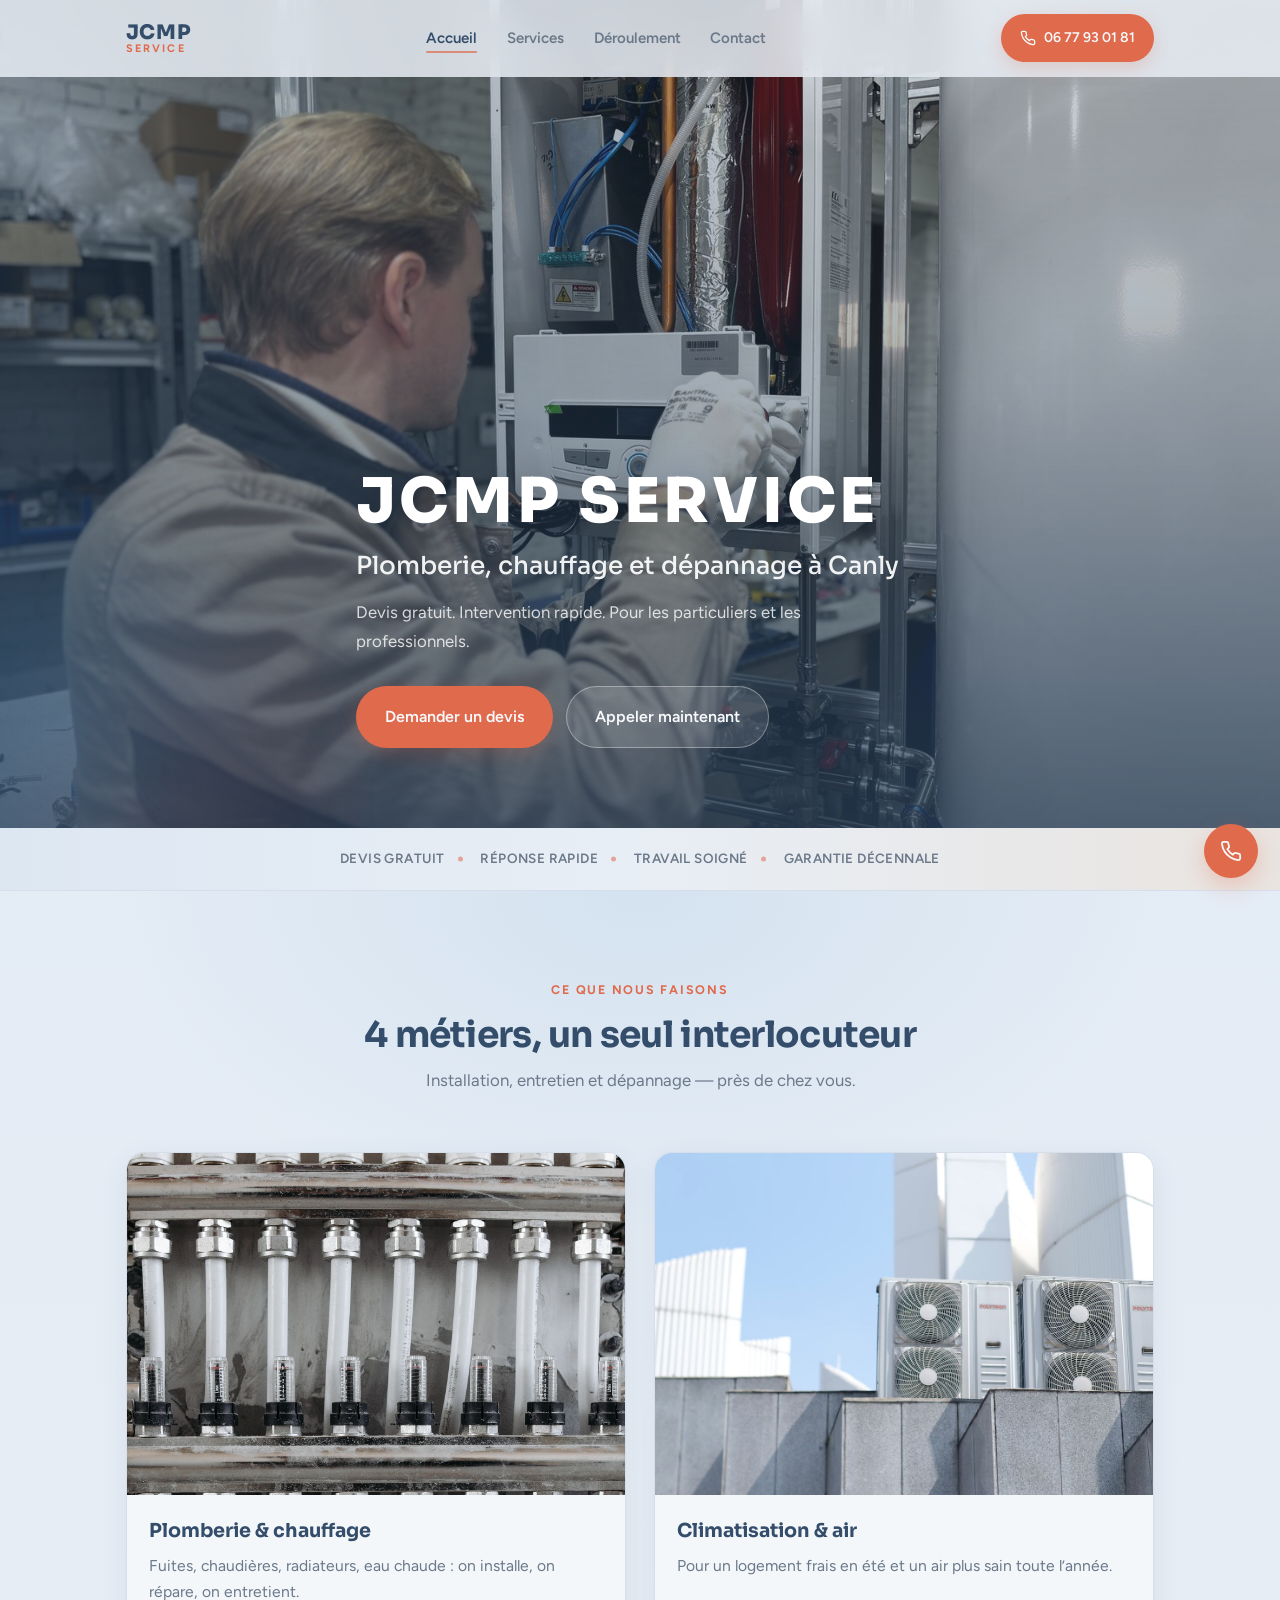
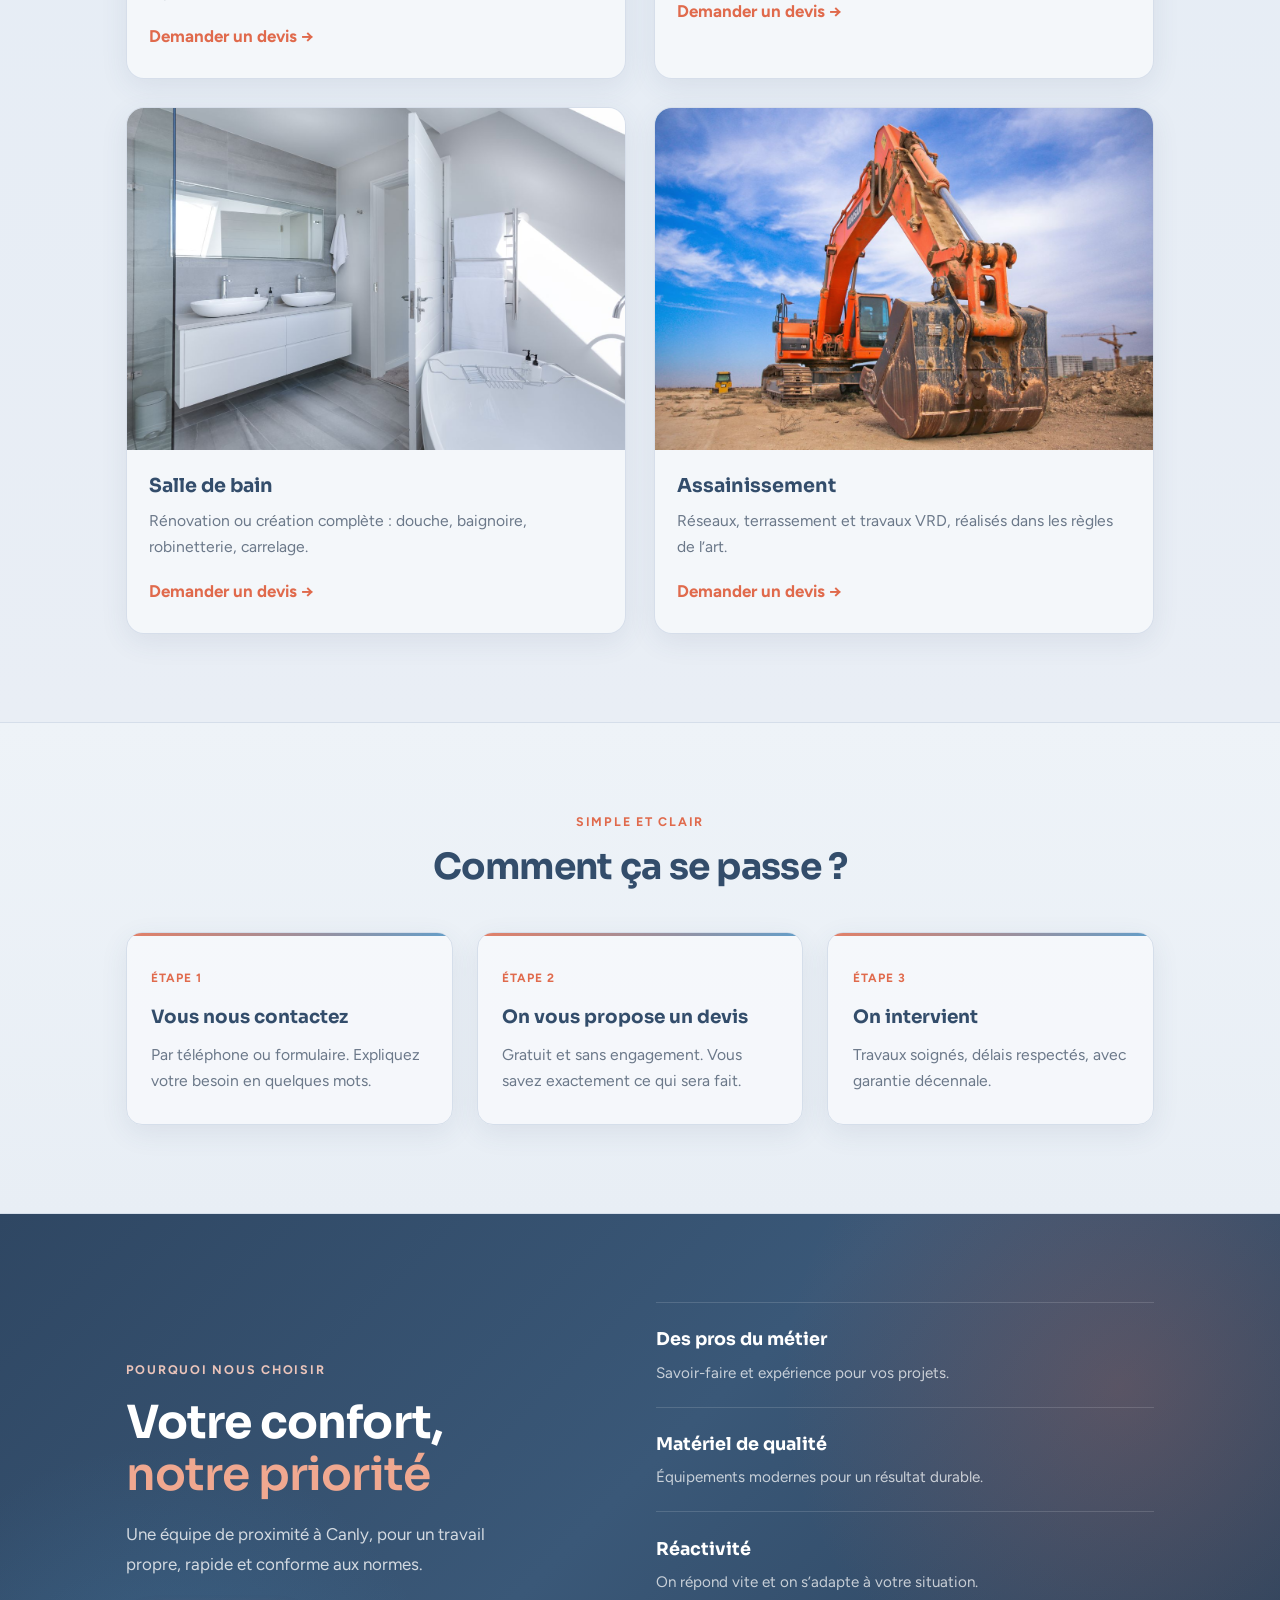
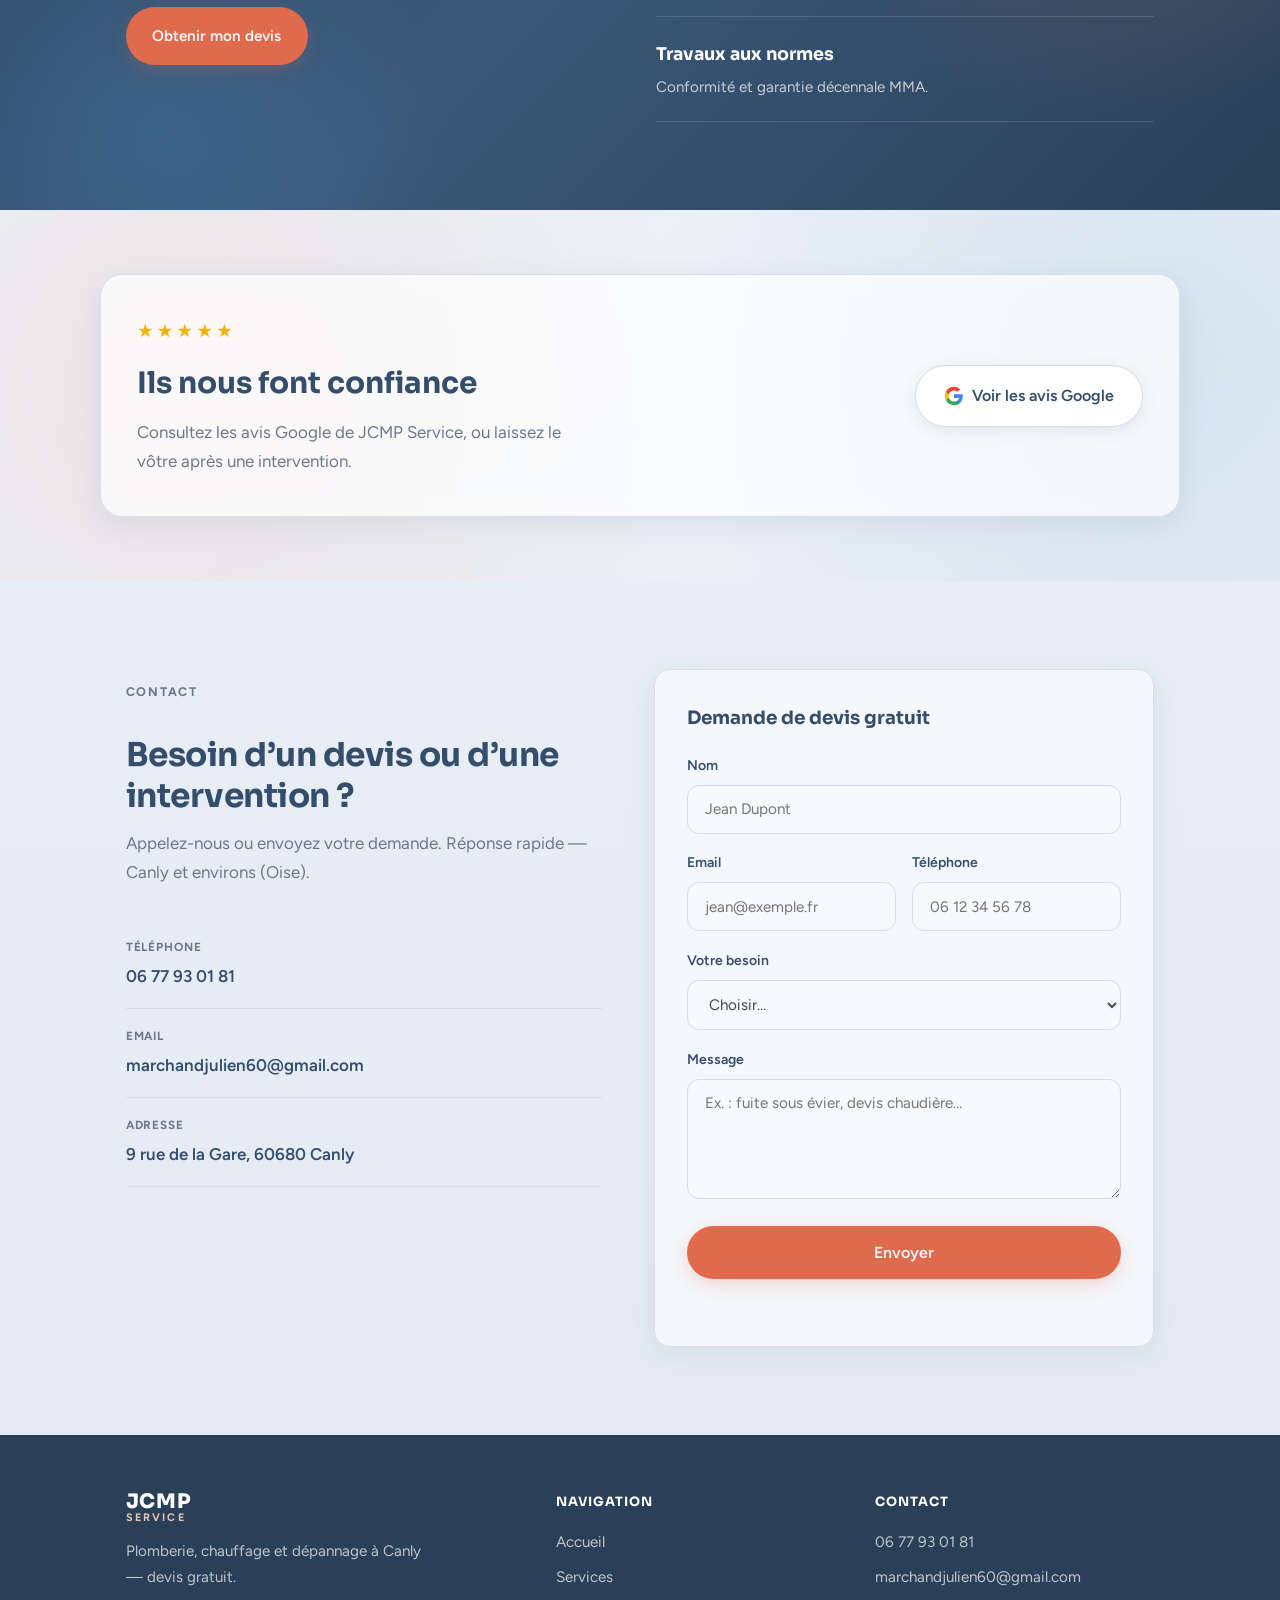
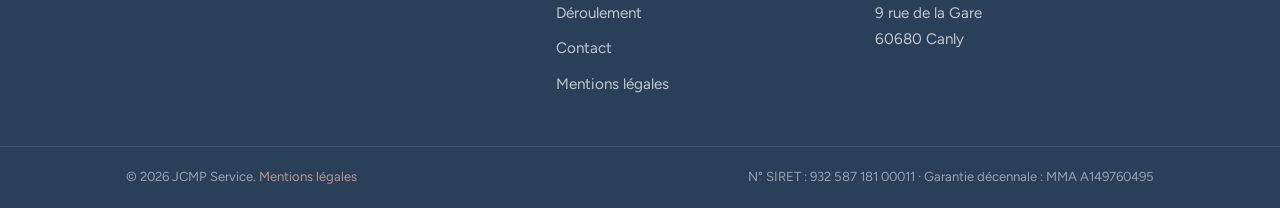
==== commit 006380d7: "Revert mobile optimization and restore previous layout. Co-authored-by: Cursor <cursoragent@cursor.c" ====
--- a/index.html
+++ b/index.html
@@ -2,7 +2,7 @@
 <html lang="fr">
 <head>
   <meta charset="UTF-8">
-  <meta name="viewport" content="width=device-width, initial-scale=1.0, viewport-fit=cover">
+  <meta name="viewport" content="width=device-width, initial-scale=1.0">
   <meta name="description" content="JCMP Service — Plomberie, chauffage, climatisation, salle de bain et assainissement à Canly (60). Devis gratuit, intervention rapide. Garantie décennale MMA.">
   <meta name="keywords" content="plomberie Canly, chauffagiste Oise, climatisation, salle de bain, assainissement, JCMP Service">
   <meta name="geo.region" content="FR-60">
@@ -337,16 +337,6 @@
     </div>
   </footer>
 
-  <div class="mobile-bar" role="navigation" aria-label="Actions rapides">
-    <a href="tel:+33677930181" class="mobile-bar__btn mobile-bar__btn--call">
-      <svg width="18" height="18" viewBox="0 0 24 24" fill="none" stroke="currentColor" stroke-width="2" aria-hidden="true">
-        <path d="M22 16.92v3a2 2 0 01-2.18 2 19.79 19.79 0 01-8.63-3.07 19.5 19.5 0 01-6-6 19.79 19.79 0 01-3.07-8.67A2 2 0 014.11 2h3a2 2 0 012 1.72c.127.96.361 1.903.7 2.81a2 2 0 01-.45 2.11L8.09 9.91a16 16 0 006 6l1.27-1.27a2 2 0 012.11-.45c.907.339 1.85.573 2.81.7A2 2 0 0122 16.92z"/>
-      </svg>
-      Appeler
-    </a>
-    <a href="#contact" class="mobile-bar__btn mobile-bar__btn--devis">Devis gratuit</a>
-  </div>
-
   <a href="tel:+33677930181" class="floating-cta" aria-label="Appeler JCMP Service">
     <svg width="22" height="22" viewBox="0 0 24 24" fill="none" stroke="currentColor" stroke-width="2" aria-hidden="true">
       <path d="M22 16.92v3a2 2 0 01-2.18 2 19.79 19.79 0 01-8.63-3.07 19.5 19.5 0 01-6-6 19.79 19.79 0 01-3.07-8.67A2 2 0 014.11 2h3a2 2 0 012 1.72c.127.96.361 1.903.7 2.81a2 2 0 01-.45 2.11L8.09 9.91a16 16 0 006 6l1.27-1.27a2 2 0 012.11-.45c.907.339 1.85.573 2.81.7A2 2 0 0122 16.92z"/>
--- a/styles.css
+++ b/styles.css
@@ -51,10 +51,9 @@
   -webkit-font-smoothing: antialiased;
 }
 
-a, button {
-  -webkit-tap-highlight-color: rgba(224, 106, 76, 0.18);
-  touch-action: manipulation;
-}
+img { max-width: 100%; display: block; }
+a { color: inherit; text-decoration: none; }
+ul { list-style: none; }
 
 .container {
   width: 100%;
@@ -916,7 +915,7 @@
   opacity: 0.72;
 }
 
-/* Floating CTA — desktop only */
+/* Floating CTA — discret */
 .floating-cta {
   position: fixed;
   bottom: 1.4rem;
@@ -935,11 +934,6 @@
 
 .floating-cta:hover { transform: scale(1.05); }
 
-/* Mobile bottom action bar */
-.mobile-bar {
-  display: none;
-}
-
 /* Reveal */
 .reveal {
   opacity: 0;
@@ -1065,263 +1059,50 @@
 }
 
 @media (max-width: 768px) {
-  body {
-    background-attachment: scroll;
-    padding-bottom: calc(4.75rem + env(safe-area-inset-bottom, 0px));
-  }
-
-  .container {
-    padding: 0 1.15rem;
-  }
-
-  .header__inner {
-    height: 64px;
-    gap: 0.75rem;
-  }
-
-  .logo__text strong {
-    font-size: 1.1rem;
-  }
-
   .nav {
     position: fixed;
-    top: 64px;
+    top: 76px;
     left: 0;
     right: 0;
-    bottom: 0;
     background: rgba(232, 238, 245, 0.98);
-    border-bottom: none;
-    padding: 0.75rem 1.15rem 6.5rem;
-    transform: translateY(-110%);
+    border-bottom: 1px solid var(--line);
+    padding: 1.25rem 1.5rem;
+    transform: translateY(-120%);
     opacity: 0;
-    pointer-events: none;
     transition: transform var(--ease), opacity var(--ease);
-    box-shadow: none;
-    overflow-y: auto;
-    -webkit-overflow-scrolling: touch;
+    box-shadow: var(--shadow-soft);
   }
 
-  .nav.open {
-    transform: translateY(0);
-    opacity: 1;
-    pointer-events: auto;
-  }
-
-  .nav__list {
-    flex-direction: column;
-    gap: 0;
-  }
-
+  .nav.open { transform: translateY(0); opacity: 1; }
+  .nav__list { flex-direction: column; gap: 0; }
   .nav__link {
     display: block;
-    padding: 1.05rem 0.25rem;
+    padding: 0.85rem 0;
     border-bottom: 1px solid var(--line);
-    font-size: 1.1rem;
   }
 
-  .header__cta {
-    display: none;
+  .header__cta { display: none; }
+  .burger { display: flex; }
+
+  .hero {
+    min-height: 88svh;
+    padding-bottom: 3.25rem;
   }
 
-  .burger {
-    display: flex;
-    min-width: 44px;
-    min-height: 44px;
-    align-items: center;
-    justify-content: center;
-  }
-
-  .hero {
-    min-height: 100svh;
-    min-height: 100dvh;
-    padding-top: 0;
-    padding-bottom: 2rem;
-    align-items: flex-end;
-  }
-
-  .hero__media img {
-    object-position: center 32%;
-    animation: none;
-    transform: none;
-  }
-
-  .hero__splash {
-    display: none;
-  }
-
-  .hero__content {
-    max-width: none;
-    padding-top: 1rem;
-  }
-
-  .hero__brand {
-    font-size: clamp(1.9rem, 9vw, 2.45rem);
-    margin-bottom: 0.75rem;
-  }
-
-  .hero__title {
-    font-size: 1.15rem;
-    margin-bottom: 0.7rem;
-  }
-
-  .hero__desc {
-    font-size: 0.98rem;
-    margin-bottom: 1.25rem;
-  }
-
-  .hero__actions {
-    flex-direction: column;
-    gap: 0.7rem;
-  }
-
-  .hero__actions .btn {
-    width: 100%;
-    min-height: 48px;
-  }
-
-  .promise-bar {
-    padding: 0.95rem 0;
-  }
-
-  .promise-bar__inner {
-    display: grid;
-    grid-template-columns: 1fr 1fr;
-    gap: 0.65rem 1rem;
-    text-align: center;
-    font-size: 0.78rem;
-    letter-spacing: 0.02em;
-  }
-
-  .promise-bar__inner span:not(:last-child)::after {
-    display: none;
-  }
-
-  .services__grid {
-    grid-template-columns: 1fr;
-    gap: 1.1rem;
-  }
-
-  .service:hover,
-  .step:hover,
-  .engagement:hover {
-    transform: none;
-    padding-left: 0;
-  }
-
-  .service:hover .service__media img {
-    transform: none;
-  }
-
-  .service__body {
-    padding: 1.2rem 1.15rem 1.35rem;
-  }
-
-  .steps__list {
-    grid-template-columns: 1fr;
-    gap: 0.9rem;
-  }
-
-  .form__row {
-    grid-template-columns: 1fr;
-  }
-
-  .form__group input,
-  .form__group select,
-  .form__group textarea {
-    font-size: 16px; /* évite le zoom iOS */
-    min-height: 48px;
-  }
-
-  .btn {
-    min-height: 48px;
-  }
-
-  .btn--lg {
-    min-height: 52px;
-  }
-
-  .footer__inner {
-    grid-template-columns: 1fr;
-    gap: 1.75rem;
-  }
-
-  .footer__legal {
-    flex-direction: column;
-  }
-
-  .section {
-    padding: 3.25rem 0;
-  }
-
-  .services__intro,
-  .steps__intro {
-    margin-bottom: 2rem;
-  }
-
-  .reviews__inner {
-    padding: 1.5rem 1.15rem;
-  }
-
-  .contact__form {
-    padding: 1.25rem;
-  }
-
-  .floating-cta {
-    display: none;
-  }
-
-  .mobile-bar {
-    display: grid;
-    grid-template-columns: 1fr 1.15fr;
-    gap: 0.65rem;
-    position: fixed;
-    left: 0;
-    right: 0;
-    bottom: 0;
-    z-index: 1001;
-    padding: 0.7rem 0.9rem calc(0.7rem + env(safe-area-inset-bottom, 0px));
-    background: rgba(247, 249, 252, 0.96);
-    border-top: 1px solid var(--line);
-    backdrop-filter: blur(14px);
-    box-shadow: 0 -8px 24px rgba(51, 77, 107, 0.1);
-  }
-
-  .mobile-bar__btn {
-    display: inline-flex;
-    align-items: center;
-    justify-content: center;
-    gap: 0.45rem;
-    min-height: 48px;
-    border-radius: 999px;
-    font-weight: 700;
-    font-size: 0.95rem;
-  }
-
-  .mobile-bar__btn--call {
-    background: var(--navy);
-    color: #fff;
-  }
-
-  .mobile-bar__btn--devis {
-    background: var(--orange);
-    color: #fff;
-    box-shadow: 0 6px 16px rgba(224, 106, 76, 0.25);
-  }
+  .hero__actions { flex-direction: column; }
+  .hero__actions .btn { width: 100%; }
+
+  .promise-bar__inner span:not(:last-child)::after { display: none; }
+  .services__grid { grid-template-columns: 1fr; }
+  .steps__list { grid-template-columns: 1fr; }
+  .form__row { grid-template-columns: 1fr; }
+  .footer__inner { grid-template-columns: 1fr; }
+  .footer__legal { flex-direction: column; }
+  .section { padding: 4rem 0; }
 }
 
 @media (max-width: 480px) {
-  .contact__form {
-    padding: 1.15rem;
-  }
-
-  .engagements__title {
-    font-size: 1.75rem;
-  }
-
-  .hero {
-    min-height: 92svh;
-    min-height: 92dvh;
-  }
+  .contact__form { padding: 1.35rem; }
 }
 
 @media (prefers-reduced-motion: reduce) {
